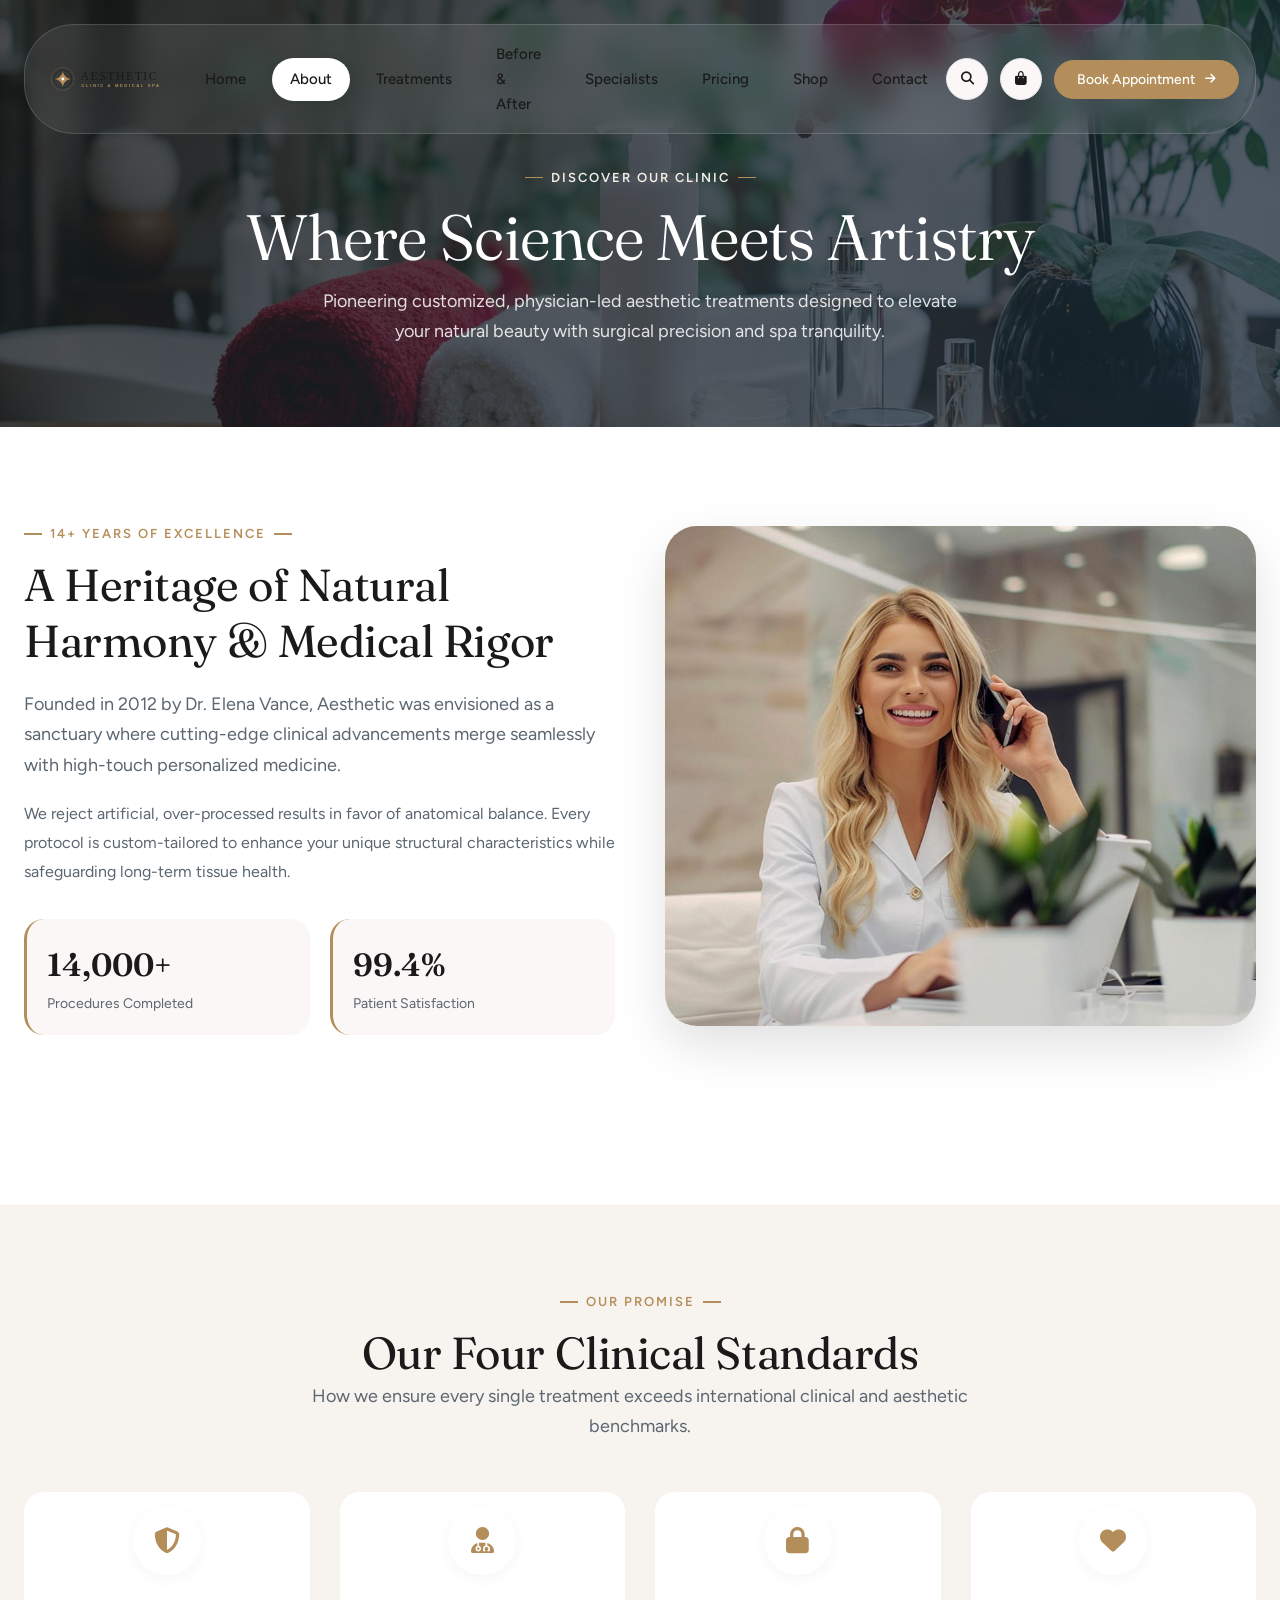
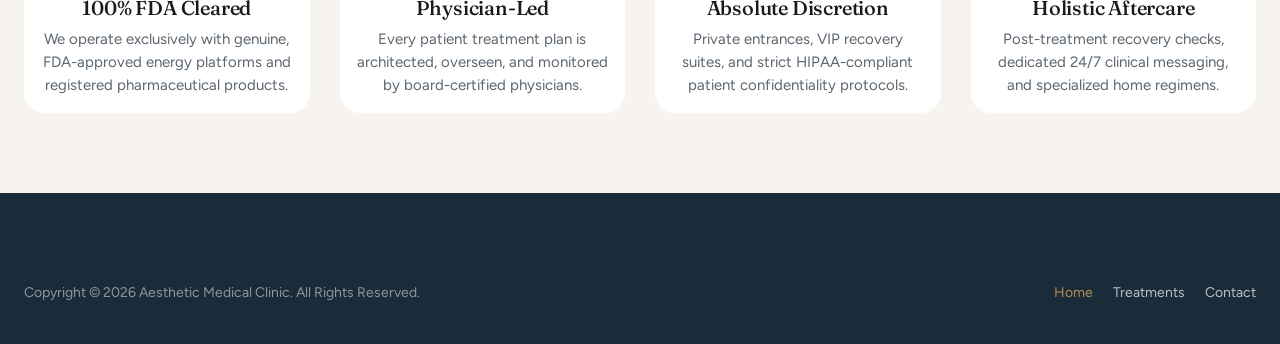
==== about-us.html @ ed8c3827 "Initial release: Aesthetic Medical & Cosmetic Clinic HTML5 Template" ====
<!DOCTYPE html>
<html lang="en">
<head>
  <meta charset="UTF-8">
  <meta name="viewport" content="width=device-width, initial-scale=1.0">
  <title>About Us — Aesthetic Medical &amp; Cosmetic Clinic</title>
  <meta name="description" content="Learn about Aesthetic Clinic, our clinical philosophy, state-of-the-art medical technology, and board-certified practitioners.">
  <link rel="icon" type="image/svg+xml" href="assets/images/favicon.svg">
  <link rel="stylesheet" href="https://cdnjs.cloudflare.com/ajax/libs/font-awesome/6.5.1/css/all.min.css">
  <link rel="stylesheet" href="assets/css/style.css">
</head>
<body>

  <!-- Header -->
  <header class="ae-header is-sticky">
    <div class="ae-container">
      <div class="ae-header-inner">
        <a href="index.html" class="ae-brand-logo">
          <img src="assets/images/logo.svg" alt="Aesthetic Clinic" class="ae-logo-img ae-logo-dark" style="display: block;">
        </a>

        <nav class="ae-nav" aria-label="Main Navigation">
          <ul class="ae-nav-list">
            <li class="ae-nav-item"><a href="index.html" class="ae-nav-link" style="color: var(--ae-secondary);">Home</a></li>
            <li class="ae-nav-item active"><a href="about-us.html" class="ae-nav-link" style="color: var(--ae-secondary);">About</a></li>
            <li class="ae-nav-item"><a href="treatments.html" class="ae-nav-link" style="color: var(--ae-secondary);">Treatments</a></li>
            <li class="ae-nav-item"><a href="before-after.html" class="ae-nav-link" style="color: var(--ae-secondary);">Before &amp; After</a></li>
            <li class="ae-nav-item"><a href="doctors.html" class="ae-nav-link" style="color: var(--ae-secondary);">Specialists</a></li>
            <li class="ae-nav-item"><a href="pricing.html" class="ae-nav-link" style="color: var(--ae-secondary);">Pricing</a></li>
            <li class="ae-nav-item"><a href="shop.html" class="ae-nav-link" style="color: var(--ae-secondary);">Shop</a></li>
            <li class="ae-nav-item"><a href="contact.html" class="ae-nav-link" style="color: var(--ae-secondary);">Contact</a></li>
          </ul>
        </nav>

        <div class="ae-header-actions">
          <button class="ae-action-btn ae-search-toggle-btn" title="Search Clinic" style="background: var(--ae-bg-light); border-color: var(--ae-border); color: var(--ae-secondary);">
            <i class="fas fa-search"></i>
          </button>
          <button class="ae-action-btn ae-cart-toggle-btn" title="Shopping Bag" style="background: var(--ae-bg-light); border-color: var(--ae-border); color: var(--ae-secondary);">
            <i class="fas fa-shopping-bag"></i>
            <span class="ae-badge-count" style="display: none;">0</span>
          </button>
          <button class="ae-btn ae-btn-primary ae-header-cta ae-open-booking-btn">
            Book Appointment <i class="fas fa-arrow-right" style="font-size: 0.75rem;"></i>
          </button>
          <button class="ae-menu-toggle" id="mobileMenuBtn" style="background: var(--ae-secondary); color: var(--ae-white);">
            <i class="fas fa-bars"></i>
          </button>
        </div>
      </div>
    </div>
  </header>

  <!-- Page Banner -->
  <section style="background: url('assets/images/page-banner.jpg') center/cover no-repeat; padding: 160px 0 80px; position: relative;">
    <div style="position: absolute; inset: 0; background: linear-gradient(135deg, rgba(20,22,21,0.75), rgba(26,44,57,0.7));"></div>
    <div class="ae-container" style="position: relative; z-index: 2; color: var(--ae-white); text-align: center;">
      <span class="ae-sub-title" style="color: #F5EFE6;">DISCOVER OUR CLINIC</span>
      <h1 class="ae-heading-xl" style="color: var(--ae-white); margin-bottom: 12px;">Where Science Meets Artistry</h1>
      <p class="ae-text-lead" style="color: rgba(255,255,255,0.85); max-width: 640px; margin: 0 auto;">Pioneering customized, physician-led aesthetic treatments designed to elevate your natural beauty with surgical precision and spa tranquility.</p>
    </div>
  </section>

  <!-- Brand Story & Pillars -->
  <section style="padding: 90px 0; background: var(--ae-white);">
    <div class="ae-container">
      <div style="display: grid; grid-template-columns: 1fr 1fr; gap: 50px; align-items: center; margin-bottom: 80px;">
        <div>
          <span class="ae-sub-title">14+ YEARS OF EXCELLENCE</span>
          <h2 class="ae-heading-lg" style="margin-bottom: 1.25rem;">A Heritage of Natural Harmony &amp; Medical Rigor</h2>
          <p class="ae-text-lead" style="margin-bottom: 1.25rem;">Founded in 2012 by Dr. Elena Vance, Aesthetic was envisioned as a sanctuary where cutting-edge clinical advancements merge seamlessly with high-touch personalized medicine.</p>
          <p style="color: var(--ae-text-muted); line-height: 1.8; margin-bottom: 2rem;">We reject artificial, over-processed results in favor of anatomical balance. Every protocol is custom-tailored to enhance your unique structural characteristics while safeguarding long-term tissue health.</p>
          <div style="display: grid; grid-template-columns: 1fr 1fr; gap: 20px;">
            <div style="padding: 20px; background: var(--ae-bg-light); border-radius: var(--ae-radius-md); border-left: 3px solid var(--ae-primary);">
              <div style="font-size: 2rem; font-family: var(--ae-font-heading); font-weight: 600; color: var(--ae-secondary);">14,000+</div>
              <div style="font-size: 0.875rem; color: var(--ae-text-muted);">Procedures Completed</div>
            </div>
            <div style="padding: 20px; background: var(--ae-bg-light); border-radius: var(--ae-radius-md); border-left: 3px solid var(--ae-primary);">
              <div style="font-size: 2rem; font-family: var(--ae-font-heading); font-weight: 600; color: var(--ae-secondary);">99.4%</div>
              <div style="font-size: 0.875rem; color: var(--ae-text-muted);">Patient Satisfaction</div>
            </div>
          </div>
        </div>
        <div>
          <img src="assets/images/clinic-interior.jpg" alt="Aesthetic Clinic Sanctuary" style="border-radius: var(--ae-radius-lg); box-shadow: var(--ae-shadow-lg); width: 100%; height: 500px; object-fit: cover;">
        </div>
      </div>
    </div>
  </section>

  <!-- Clinical Standards Grid -->
  <section style="padding: 80px 0; background: var(--ae-bg-cream);">
    <div class="ae-container">
      <div class="ae-section-header-centered">
        <span class="ae-sub-title">OUR PROMISE</span>
        <h2 class="ae-heading-lg">Our Four Clinical Standards</h2>
        <p class="ae-text-lead">How we ensure every single treatment exceeds international clinical and aesthetic benchmarks.</p>
      </div>

      <div class="ae-pillars-grid">
        <div class="ae-pillar-item" style="background: var(--ae-white);">
          <div class="ae-pillar-icon"><i class="fas fa-shield-alt"></i></div>
          <h3 class="ae-pillar-title">100% FDA Cleared</h3>
          <p class="ae-pillar-desc">We operate exclusively with genuine, FDA-approved energy platforms and registered pharmaceutical products.</p>
        </div>
        <div class="ae-pillar-item" style="background: var(--ae-white);">
          <div class="ae-pillar-icon"><i class="fas fa-user-md"></i></div>
          <h3 class="ae-pillar-title">Physician-Led</h3>
          <p class="ae-pillar-desc">Every patient treatment plan is architected, overseen, and monitored by board-certified physicians.</p>
        </div>
        <div class="ae-pillar-item" style="background: var(--ae-white);">
          <div class="ae-pillar-icon"><i class="fas fa-lock"></i></div>
          <h3 class="ae-pillar-title">Absolute Discretion</h3>
          <p class="ae-pillar-desc">Private entrances, VIP recovery suites, and strict HIPAA-compliant patient confidentiality protocols.</p>
        </div>
        <div class="ae-pillar-item" style="background: var(--ae-white);">
          <div class="ae-pillar-icon"><i class="fas fa-heart"></i></div>
          <h3 class="ae-pillar-title">Holistic Aftercare</h3>
          <p class="ae-pillar-desc">Post-treatment recovery checks, dedicated 24/7 clinical messaging, and specialized home regimens.</p>
        </div>
      </div>
    </div>
  </section>

  <!-- Footer -->
  <footer class="ae-footer" style="padding-top: 60px;">
    <div class="ae-container">
      <div class="ae-footer-bottom" style="border: none; padding-bottom: 40px;">
        <div>Copyright &copy; 2026 Aesthetic Medical Clinic. All Rights Reserved.</div>
        <div style="display: flex; gap: 20px;">
          <a href="index.html" style="color: var(--ae-primary);">Home</a>
          <a href="treatments.html" style="color: rgba(255,255,255,0.7);">Treatments</a>
          <a href="contact.html" style="color: rgba(255,255,255,0.7);">Contact</a>
        </div>
      </div>
    </div>
  </footer>

  <script src="assets/js/data.js"></script>
  <script src="assets/js/app.js"></script>
</body>
</html>
---- assets/css/style.css ----
/* ==========================================================================
   AESTHETIC - Medical & Cosmetic Clinic Template
   Modern Responsive CSS3 | Zero WordPress Footprint
   ========================================================================== */

@import url('https://fonts.googleapis.com/css2?family=Figtree:ital,wght@0,300..900;1,300..900&family=Fraunces:ital,opsz,wght@0,9..144,300..900;1,9..144,300..900&display=swap');

:root {
  --ae-primary: #B48E5A;
  --ae-primary-hover: #9E7944;
  --ae-primary-light: #F5EFE6;
  --ae-secondary: #1A1A1A;
  --ae-dark-slate: #1A2C39;
  --ae-accent-slate: #4C5C68;
  --ae-blush: #D9A7A0;
  --ae-blush-light: #FBE9E9;
  --ae-mint-light: #ECF5F4;
  --ae-bg-light: #FAF7F6;
  --ae-bg-cream: #F7F3EF;
  --ae-border: #E4E4ED;
  --ae-border-light: rgba(228, 228, 237, 0.6);
  --ae-text-main: #141615;
  --ae-text-muted: #5B6670;
  --ae-white: #FFFFFF;
  --ae-shadow-sm: 0 4px 12px rgba(0, 0, 0, 0.05);
  --ae-shadow-md: 0 10px 30px rgba(0, 0, 0, 0.08);
  --ae-shadow-lg: 0 20px 50px rgba(0, 0, 0, 0.12);
  --ae-radius-sm: 12px;
  --ae-radius-md: 20px;
  --ae-radius-lg: 32px;
  --ae-radius-pill: 50px;
  --ae-font-heading: 'Fraunces', Georgia, serif;
  --ae-font-body: 'Figtree', -apple-system, BlinkMacSystemFont, 'Segoe UI', Roboto, sans-serif;
  --ae-container-max: 1410px;
  --ae-transition: all 0.35s cubic-bezier(0.25, 1, 0.5, 1);
}

/* Base Reset */
*, *::before, *::after {
  box-sizing: border-box;
  margin: 0;
  padding: 0;
}

html {
  scroll-behavior: smooth;
  font-size: 16px;
  -webkit-font-smoothing: antialiased;
  -moz-osx-font-smoothing: grayscale;
}

body {
  font-family: var(--ae-font-body);
  font-size: 1rem;
  line-height: 1.65;
  color: var(--ae-text-main);
  background-color: var(--ae-white);
  overflow-x: hidden;
}

img, svg {
  display: block;
  max-width: 100%;
  height: auto;
}

a {
  color: inherit;
  text-decoration: none;
  transition: var(--ae-transition);
}

button {
  font-family: inherit;
  border: none;
  background: none;
  cursor: pointer;
  outline: none;
}

input, textarea, select {
  font-family: inherit;
  font-size: 1rem;
}

ul, ol {
  list-style: none;
}

/* Typography Helpers */
h1, h2, h3, h4, h5, h6 {
  font-family: var(--ae-font-heading);
  font-weight: 400;
  line-height: 1.25;
  color: var(--ae-secondary);
  letter-spacing: -0.01em;
}

.ae-heading-xl {
  font-size: clamp(2.5rem, 5vw, 4.25rem);
  font-weight: 350;
  line-height: 1.15;
}

.ae-heading-lg {
  font-size: clamp(2rem, 3.5vw, 3rem);
  font-weight: 400;
}

.ae-heading-md {
  font-size: clamp(1.5rem, 2.2vw, 2rem);
  font-weight: 400;
}

.ae-heading-sm {
  font-size: 1.25rem;
  font-weight: 500;
}

.ae-sub-title {
  display: inline-flex;
  align-items: center;
  gap: 8px;
  font-family: var(--ae-font-body);
  font-size: 0.8125rem;
  font-weight: 600;
  text-transform: uppercase;
  letter-spacing: 2px;
  color: var(--ae-primary);
  margin-bottom: 0.75rem;
}

.ae-sub-title::before, .ae-sub-title::after {
  content: "";
  display: inline-block;
  width: 18px;
  height: 1.5px;
  background-color: var(--ae-primary);
}

.ae-text-lead {
  font-size: 1.125rem;
  color: var(--ae-text-muted);
  line-height: 1.7;
}

/* Container */
.ae-container {
  width: 100%;
  max-width: var(--ae-container-max);
  margin-left: auto;
  margin-right: auto;
  padding-left: 1.5rem;
  padding-right: 1.5rem;
}

.ae-container-fluid {
  width: 100%;
  padding-left: 1.5rem;
  padding-right: 1.5rem;
}

/* Buttons */
.ae-btn {
  display: inline-flex;
  align-items: center;
  justify-content: center;
  gap: 10px;
  padding: 13px 28px;
  font-size: 0.9375rem;
  font-weight: 500;
  border-radius: var(--ae-radius-pill);
  transition: var(--ae-transition);
  cursor: pointer;
  white-space: nowrap;
}

.ae-btn-primary {
  background-color: var(--ae-primary);
  color: var(--ae-white);
  border: 1px solid var(--ae-primary);
}

.ae-btn-primary:hover {
  background-color: var(--ae-primary-hover);
  border-color: var(--ae-primary-hover);
  transform: translateY(-2px);
  box-shadow: 0 8px 20px rgba(180, 142, 90, 0.3);
}

.ae-btn-secondary {
  background-color: var(--ae-secondary);
  color: var(--ae-white);
  border: 1px solid var(--ae-secondary);
}

.ae-btn-secondary:hover {
  background-color: #2e2e2e;
  transform: translateY(-2px);
  box-shadow: 0 8px 20px rgba(26, 26, 26, 0.25);
}

.ae-btn-outline-white {
  background-color: transparent;
  color: var(--ae-white);
  border: 1.5px solid rgba(255, 255, 255, 0.6);
  backdrop-filter: blur(8px);
}

.ae-btn-outline-white:hover {
  background-color: var(--ae-white);
  color: var(--ae-secondary);
  border-color: var(--ae-white);
}

.ae-btn-outline-dark {
  background-color: transparent;
  color: var(--ae-secondary);
  border: 1.5px solid var(--ae-secondary);
}

.ae-btn-outline-dark:hover {
  background-color: var(--ae-secondary);
  color: var(--ae-white);
}

.ae-btn-link {
  background: transparent;
  padding: 0;
  border-radius: 0;
  color: var(--ae-secondary);
  font-weight: 500;
  border-bottom: 1.5px solid var(--ae-secondary);
  padding-bottom: 2px;
}

.ae-btn-link:hover {
  color: var(--ae-primary);
  border-color: var(--ae-primary);
  padding-right: 4px;
}

.ae-btn-icon {
  width: 44px;
  height: 44px;
  border-radius: 50%;
  display: inline-flex;
  align-items: center;
  justify-content: center;
  background-color: var(--ae-white);
  color: var(--ae-secondary);
  transition: var(--ae-transition);
}

.ae-btn-icon:hover {
  background-color: var(--ae-primary);
  color: var(--ae-white);
  transform: scale(1.08);
}

/* ==========================================================================
   Header & Navigation
   ========================================================================== */
.ae-header {
  position: absolute;
  top: 0;
  left: 0;
  width: 100%;
  z-index: 100;
  padding-top: 24px;
  transition: var(--ae-transition);
}

.ae-header.is-sticky {
  position: fixed;
  top: 0;
  padding-top: 12px;
  padding-bottom: 12px;
  background-color: rgba(255, 255, 255, 0.95);
  backdrop-filter: blur(16px);
  box-shadow: 0 4px 20px rgba(0, 0, 0, 0.06);
}

.ae-header-inner {
  display: flex;
  align-items: center;
  justify-content: space-between;
  padding: 8px 16px 8px 24px;
  background-color: rgba(255, 255, 255, 0.08);
  border: 1px solid rgba(255, 255, 255, 0.15);
  border-radius: var(--ae-radius-pill);
  backdrop-filter: blur(14px);
  -webkit-backdrop-filter: blur(14px);
  transition: var(--ae-transition);
}

.ae-header.is-sticky .ae-header-inner {
  background-color: transparent;
  border-color: transparent;
  padding: 0;
}

.ae-logo-img {
  height: 38px;
  width: auto;
  transition: var(--ae-transition);
}

.ae-header .ae-logo-dark {
  display: none;
}

.ae-header .ae-logo-light {
  display: block;
}

.ae-header.is-sticky .ae-logo-dark {
  display: block;
}

.ae-header.is-sticky .ae-logo-light {
  display: none;
}

/* Desktop Navigation */
.ae-nav-list {
  display: flex;
  align-items: center;
  gap: 8px;
}

.ae-nav-item {
  position: relative;
}

.ae-nav-link {
  display: inline-flex;
  align-items: center;
  gap: 6px;
  padding: 9px 18px;
  font-size: 0.9375rem;
  font-weight: 500;
  color: var(--ae-white);
  border-radius: var(--ae-radius-pill);
  transition: var(--ae-transition);
}

.ae-header.is-sticky .ae-nav-link {
  color: var(--ae-secondary);
}

.ae-nav-item:hover > .ae-nav-link,
.ae-nav-item.active > .ae-nav-link {
  color: var(--ae-secondary) !important;
  background-color: var(--ae-white);
  box-shadow: 0 4px 12px rgba(0, 0, 0, 0.08);
}

.ae-header.is-sticky .ae-nav-item:hover > .ae-nav-link,
.ae-header.is-sticky .ae-nav-item.active > .ae-nav-link {
  color: var(--ae-white) !important;
  background-color: var(--ae-secondary);
}

/* Dropdown Menu */
.ae-dropdown {
  position: absolute;
  top: calc(100% + 12px);
  left: 0;
  min-width: 220px;
  background-color: var(--ae-white);
  border-radius: var(--ae-radius-md);
  padding: 10px 0;
  box-shadow: var(--ae-shadow-lg);
  border: 1px solid var(--ae-border);
  opacity: 0;
  visibility: hidden;
  transform: translateY(12px);
  transition: var(--ae-transition);
  pointer-events: none;
  z-index: 110;
}

.ae-dropdown::before {
  content: "";
  position: absolute;
  top: -12px;
  left: 0;
  width: 100%;
  height: 12px;
}

.ae-nav-item:hover > .ae-dropdown {
  opacity: 1;
  visibility: visible;
  transform: translateY(0);
  pointer-events: auto;
}

.ae-dropdown-link {
  display: flex;
  align-items: center;
  justify-content: space-between;
  padding: 10px 22px;
  font-size: 0.9rem;
  color: var(--ae-secondary);
  transition: var(--ae-transition);
}

.ae-dropdown-link:hover {
  background-color: var(--ae-bg-light);
  color: var(--ae-primary);
  padding-left: 26px;
}

/* Header Utilities */
.ae-header-actions {
  display: flex;
  align-items: center;
  gap: 12px;
}

.ae-action-btn {
  width: 42px;
  height: 42px;
  border-radius: 50%;
  background-color: rgba(255, 255, 255, 0.15);
  border: 1px solid rgba(255, 255, 255, 0.2);
  color: var(--ae-white);
  display: inline-flex;
  align-items: center;
  justify-content: center;
  position: relative;
  transition: var(--ae-transition);
}

.ae-header.is-sticky .ae-action-btn {
  background-color: var(--ae-bg-light);
  border-color: var(--ae-border);
  color: var(--ae-secondary);
}

.ae-action-btn:hover {
  background-color: var(--ae-white);
  color: var(--ae-secondary);
  transform: scale(1.05);
}

.ae-badge-count {
  position: absolute;
  top: -4px;
  right: -4px;
  width: 18px;
  height: 18px;
  border-radius: 50%;
  background-color: var(--ae-primary);
  color: var(--ae-white);
  font-size: 0.6875rem;
  font-weight: 700;
  display: flex;
  align-items: center;
  justify-content: center;
}

.ae-header-cta {
  padding: 10px 22px;
  font-size: 0.875rem;
}

.ae-menu-toggle {
  display: none;
  width: 42px;
  height: 42px;
  border-radius: 50%;
  background-color: rgba(255, 255, 255, 0.2);
  color: var(--ae-white);
  font-size: 1.25rem;
}

.ae-header.is-sticky .ae-menu-toggle {
  background-color: var(--ae-secondary);
  color: var(--ae-white);
}

/* ==========================================================================
   Hero Slider Section
   ========================================================================== */
.ae-hero-section {
  position: relative;
  min-height: 860px;
  border-radius: 0 0 var(--ae-radius-lg) var(--ae-radius-lg);
  overflow: hidden;
  background-color: var(--ae-secondary);
}

.ae-hero-slider {
  position: relative;
  width: 100%;
  height: 100%;
  min-height: 860px;
}

.ae-hero-slide {
  position: absolute;
  top: 0;
  left: 0;
  width: 100%;
  height: 100%;
  background-size: cover;
  background-position: center center;
  opacity: 0;
  visibility: hidden;
  transition: opacity 0.8s ease, transform 1.2s ease;
  transform: scale(1.05);
  display: flex;
  align-items: center;
  z-index: 1;
}

.ae-hero-slide.is-active {
  opacity: 1;
  visibility: visible;
  transform: scale(1);
  z-index: 2;
}

.ae-hero-overlay {
  position: absolute;
  top: 0;
  left: 0;
  width: 100%;
  height: 100%;
  background: linear-gradient(135deg, rgba(20, 22, 21, 0.65) 0%, rgba(26, 44, 57, 0.45) 50%, rgba(0, 0, 0, 0.6) 100%);
  z-index: 1;
}

.ae-hero-content {
  position: relative;
  z-index: 3;
  max-width: 740px;
  color: var(--ae-white);
  padding-top: 80px;
}

.ae-hero-badge {
  display: inline-flex;
  align-items: center;
  gap: 10px;
  padding: 6px 18px;
  background-color: rgba(255, 255, 255, 0.15);
  border: 1px solid rgba(255, 255, 255, 0.25);
  border-radius: var(--ae-radius-pill);
  font-size: 0.8125rem;
  letter-spacing: 2px;
  font-weight: 600;
  color: #F5EFE6;
  backdrop-filter: blur(8px);
  margin-bottom: 1.5rem;
}

.ae-hero-title {
  color: var(--ae-white);
  margin-bottom: 1.25rem;
}

.ae-hero-desc {
  font-size: 1.25rem;
  color: rgba(255, 255, 255, 0.85);
  line-height: 1.6;
  margin-bottom: 2.25rem;
  max-width: 620px;
}

.ae-hero-actions {
  display: flex;
  align-items: center;
  gap: 16px;
  flex-wrap: wrap;
}

/* Hero Controls */
.ae-hero-controls {
  position: absolute;
  bottom: 40px;
  right: 60px;
  z-index: 10;
  display: flex;
  align-items: center;
  gap: 12px;
}

.ae-hero-bullet-group {
  display: flex;
  align-items: center;
  gap: 8px;
}

.ae-hero-bullet {
  width: 12px;
  height: 12px;
  border-radius: 50%;
  background-color: rgba(255, 255, 255, 0.4);
  transition: var(--ae-transition);
  cursor: pointer;
}

.ae-hero-bullet.is-active {
  width: 32px;
  border-radius: var(--ae-radius-pill);
  background-color: var(--ae-white);
}

.ae-slider-btn {
  width: 48px;
  height: 48px;
  border-radius: 50%;
  background-color: rgba(255, 255, 255, 0.15);
  border: 1px solid rgba(255, 255, 255, 0.25);
  color: var(--ae-white);
  display: inline-flex;
  align-items: center;
  justify-content: center;
  backdrop-filter: blur(8px);
  transition: var(--ae-transition);
}

.ae-slider-btn:hover {
  background-color: var(--ae-white);
  color: var(--ae-secondary);
}

/* ==========================================================================
   4 Core Pillars Bar
   ========================================================================== */
.ae-pillars-section {
  position: relative;
  z-index: 10;
  margin-top: -60px;
  padding-bottom: 30px;
}

.ae-pillars-card {
  background-color: var(--ae-bg-cream);
  border-radius: var(--ae-radius-lg);
  padding: 30px 40px;
  box-shadow: var(--ae-shadow-md);
  border: 1px solid var(--ae-border);
}

.ae-pillars-grid {
  display: grid;
  grid-template-columns: repeat(4, 1fr);
  gap: 30px;
}

.ae-pillar-item {
  display: flex;
  flex-direction: column;
  align-items: center;
  text-align: center;
  padding: 15px;
  transition: var(--ae-transition);
  border-radius: var(--ae-radius-md);
}

.ae-pillar-item:hover {
  background-color: var(--ae-white);
  box-shadow: var(--ae-shadow-sm);
  transform: translateY(-4px);
}

.ae-pillar-icon {
  width: 68px;
  height: 68px;
  border-radius: 50%;
  background-color: var(--ae-white);
  color: var(--ae-primary);
  display: flex;
  align-items: center;
  justify-content: center;
  font-size: 1.625rem;
  margin-bottom: 1.25rem;
  box-shadow: 0 4px 15px rgba(0, 0, 0, 0.04);
  transition: var(--ae-transition);
}

.ae-pillar-item:hover .ae-pillar-icon {
  background-color: var(--ae-secondary);
  color: var(--ae-white);
}

.ae-pillar-title {
  font-size: 1.25rem;
  font-weight: 500;
  margin-bottom: 0.5rem;
}

.ae-pillar-desc {
  font-size: 0.9375rem;
  color: var(--ae-text-muted);
  line-height: 1.55;
}

/* ==========================================================================
   Philosophy & Brand Story
   ========================================================================== */
.ae-philosophy-section {
  padding: 100px 0 80px;
  background-color: var(--ae-white);
}

.ae-philosophy-card {
  background-color: var(--ae-mint-light);
  border-radius: var(--ae-radius-lg);
  padding: 60px;
  position: relative;
  overflow: hidden;
}

.ae-philosophy-layout {
  display: grid;
  grid-template-columns: 1fr 1.15fr 1fr;
  gap: 40px;
  align-items: center;
}

.ae-photo-col-left, .ae-photo-col-right {
  display: flex;
  flex-direction: column;
  gap: 30px;
}

.ae-philo-img {
  width: 100%;
  border-radius: var(--ae-radius-md);
  object-fit: cover;
  box-shadow: var(--ae-shadow-sm);
  transition: var(--ae-transition);
}

.ae-philo-img:hover {
  transform: scale(1.03);
}

.ae-philo-img-sm {
  height: 200px;
}

.ae-philo-img-lg {
  height: 280px;
}

.ae-philosophy-center {
  text-align: center;
  padding: 20px;
  position: relative;
}

/* Rotating Stamp Badge */
.ae-stamp-badge {
  position: relative;
  width: 170px;
  height: 170px;
  margin: 0 auto 30px;
  display: flex;
  align-items: center;
  justify-content: center;
}

.ae-stamp-circle-svg {
  position: absolute;
  top: 0;
  left: 0;
  width: 100%;
  height: 100%;
  animation: aeSpin 14s linear infinite;
}

.ae-stamp-inner {
  position: relative;
  z-index: 2;
  text-align: center;
}

.ae-stamp-number {
  font-family: var(--ae-font-heading);
  font-size: 2.5rem;
  font-weight: 600;
  color: var(--ae-secondary);
  line-height: 1;
}

.ae-stamp-label {
  font-size: 0.6875rem;
  font-weight: 700;
  letter-spacing: 1.5px;
  text-transform: uppercase;
  color: var(--ae-primary);
}

@keyframes aeSpin {
  from { transform: rotate(0deg); }
  to { transform: rotate(360deg); }
}

.ae-philosophy-quote {
  font-family: var(--ae-font-heading);
  font-size: 1.5rem;
  font-weight: 400;
  font-style: italic;
  color: var(--ae-secondary);
  margin-bottom: 1.5rem;
  line-height: 1.4;
}

.ae-philosophy-text {
  font-size: 1rem;
  color: var(--ae-text-muted);
  line-height: 1.7;
  margin-bottom: 2rem;
}

/* ==========================================================================
   Interactive Body Silhouette Section
   ========================================================================== */
.ae-silhouette-section {
  padding: 80px 0;
  background-color: var(--ae-white);
}

.ae-silhouette-container {
  display: grid;
  grid-template-columns: 1fr 1fr;
  gap: 30px;
  align-items: stretch;
}

.ae-silhouette-info-card {
  background-color: var(--ae-bg-cream);
  border-radius: var(--ae-radius-lg);
  padding: 70px 60px;
  display: flex;
  flex-direction: column;
  justify-content: center;
}

.ae-silhouette-card-content {
  max-width: 480px;
}

.ae-hotspots-interactive-panel {
  margin-top: 35px;
  display: flex;
  flex-direction: column;
  gap: 15px;
}

.ae-hotspot-pill-btn {
  display: flex;
  align-items: center;
  justify-content: space-between;
  padding: 16px 24px;
  background-color: var(--ae-white);
  border: 1px solid var(--ae-border);
  border-radius: var(--ae-radius-md);
  transition: var(--ae-transition);
  cursor: pointer;
  text-align: left;
}

.ae-hotspot-pill-btn.is-active,
.ae-hotspot-pill-btn:hover {
  border-color: var(--ae-primary);
  background-color: var(--ae-primary-light);
  transform: translateX(6px);
}

.ae-hotspot-btn-title {
  font-size: 1.0625rem;
  font-weight: 500;
  color: var(--ae-secondary);
}

.ae-hotspot-btn-meta {
  font-size: 0.8125rem;
  color: var(--ae-primary);
  font-weight: 600;
}

/* Visual Image & Hotspot Pin Canvas */
.ae-silhouette-visual {
  position: relative;
  border-radius: var(--ae-radius-lg);
  overflow: hidden;
  box-shadow: var(--ae-shadow-md);
  min-height: 700px;
}

.ae-silhouette-visual img {
  width: 100%;
  height: 100%;
  object-fit: cover;
  object-position: center top;
}

.ae-hotspot-pin {
  position: absolute;
  width: 32px;
  height: 32px;
  border-radius: 50%;
  background-color: var(--ae-primary);
  color: var(--ae-white);
  display: flex;
  align-items: center;
  justify-content: center;
  font-size: 0.875rem;
  cursor: pointer;
  transition: var(--ae-transition);
  z-index: 5;
}

.ae-hotspot-pin::before {
  content: "";
  position: absolute;
  width: 100%;
  height: 100%;
  border-radius: 50%;
  background-color: var(--ae-primary);
  animation: aePulse 2s infinite ease-out;
  z-index: -1;
}

@keyframes aePulse {
  0% { transform: scale(1); opacity: 0.8; }
  100% { transform: scale(2.4); opacity: 0; }
}

.ae-hotspot-pin:hover,
.ae-hotspot-pin.is-active {
  background-color: var(--ae-secondary);
  transform: scale(1.2);
}

/* Hotspot Floating Tooltip */
.ae-hotspot-card-float {
  position: absolute;
  min-width: 280px;
  max-width: 320px;
  background-color: var(--ae-white);
  border-radius: var(--ae-radius-md);
  padding: 20px;
  box-shadow: var(--ae-shadow-lg);
  border: 1px solid var(--ae-border);
  z-index: 10;
  transition: var(--ae-transition);
  opacity: 0;
  visibility: hidden;
  pointer-events: none;
}

.ae-hotspot-card-float.is-visible {
  opacity: 1;
  visibility: visible;
  pointer-events: auto;
}

/* ==========================================================================
   Before & After Draggable Comparison Showcase
   ========================================================================== */
.ae-before-after-section {
  padding: 90px 0;
  background-color: var(--ae-bg-light);
}

.ae-section-header {
  display: flex;
  align-items: flex-end;
  justify-content: space-between;
  margin-bottom: 50px;
  gap: 30px;
}

.ae-section-header-centered {
  text-align: center;
  max-width: 680px;
  margin: 0 auto 50px;
}

.ae-ba-tabs {
  display: flex;
  align-items: center;
  gap: 10px;
  flex-wrap: wrap;
}

.ae-ba-tab-btn {
  padding: 10px 22px;
  border-radius: var(--ae-radius-pill);
  background-color: var(--ae-white);
  border: 1px solid var(--ae-border);
  color: var(--ae-secondary);
  font-size: 0.875rem;
  font-weight: 500;
  transition: var(--ae-transition);
}

.ae-ba-tab-btn.is-active,
.ae-ba-tab-btn:hover {
  background-color: var(--ae-secondary);
  color: var(--ae-white);
  border-color: var(--ae-secondary);
}

/* Interactive Comparison Box */
.ae-comparison-slider-wrapper {
  position: relative;
  width: 100%;
  height: 580px;
  border-radius: var(--ae-radius-lg);
  overflow: hidden;
  box-shadow: var(--ae-shadow-md);
  user-select: none;
  background-color: var(--ae-secondary);
}

.ae-comparison-image {
  position: absolute;
  top: 0;
  left: 0;
  width: 100%;
  height: 100%;
  object-fit: cover;
  pointer-events: none;
}

.ae-comparison-before-container {
  position: absolute;
  top: 0;
  left: 0;
  width: 50%;
  height: 100%;
  overflow: hidden;
  z-index: 2;
  transition: width 0.05s ease-out;
}

.ae-comparison-before-container .ae-comparison-image {
  width: 100%;
  min-width: 100%;
  max-width: none;
}

.ae-comparison-badge {
  position: absolute;
  top: 24px;
  padding: 6px 16px;
  background-color: rgba(26, 26, 26, 0.7);
  color: var(--ae-white);
  font-size: 0.75rem;
  font-weight: 600;
  letter-spacing: 1.5px;
  text-transform: uppercase;
  border-radius: var(--ae-radius-pill);
  backdrop-filter: blur(8px);
  z-index: 4;
}

.ae-comparison-badge.before { left: 24px; }
.ae-comparison-badge.after { right: 24px; }

/* Draggable Handle */
.ae-comparison-handle {
  position: absolute;
  top: 0;
  bottom: 0;
  left: 50%;
  width: 3px;
  background-color: var(--ae-white);
  cursor: ew-resize;
  z-index: 5;
  transform: translateX(-50%);
  box-shadow: 0 0 12px rgba(0, 0, 0, 0.4);
}

.ae-handle-circle {
  position: absolute;
  top: 50%;
  left: 50%;
  width: 48px;
  height: 48px;
  border-radius: 50%;
  background-color: var(--ae-white);
  color: var(--ae-secondary);
  transform: translate(-50%, -50%);
  display: flex;
  align-items: center;
  justify-content: center;
  font-size: 1rem;
  box-shadow: 0 4px 15px rgba(0, 0, 0, 0.25);
  transition: var(--ae-transition);
}

.ae-comparison-slider-wrapper:hover .ae-handle-circle {
  background-color: var(--ae-primary);
  color: var(--ae-white);
  transform: translate(-50%, -50%) scale(1.1);
}

.ae-comparison-info {
  margin-top: 24px;
  display: flex;
  align-items: center;
  justify-content: space-between;
  padding: 0 10px;
}

.ae-comparison-title {
  font-size: 1.375rem;
  margin-bottom: 4px;
}

.ae-comparison-meta {
  font-size: 0.9375rem;
  color: var(--ae-text-muted);
}

/* ==========================================================================
   Treatments & Services Showcase
   ========================================================================== */
.ae-treatments-section {
  padding: 100px 0;
  background-color: var(--ae-white);
}

.ae-treatment-cards-grid {
  display: grid;
  grid-template-columns: repeat(3, 1fr);
  gap: 30px;
}

.ae-treatment-card {
  background-color: var(--ae-white);
  border-radius: var(--ae-radius-md);
  overflow: hidden;
  border: 1px solid var(--ae-border);
  transition: var(--ae-transition);
  display: flex;
  flex-direction: column;
}

.ae-treatment-card:hover {
  transform: translateY(-8px);
  box-shadow: var(--ae-shadow-md);
  border-color: var(--ae-primary);
}

.ae-treatment-img-wrap {
  position: relative;
  height: 260px;
  overflow: hidden;
}

.ae-treatment-img {
  width: 100%;
  height: 100%;
  object-fit: cover;
  transition: transform 0.6s ease;
}

.ae-treatment-card:hover .ae-treatment-img {
  transform: scale(1.08);
}

.ae-treatment-price-badge {
  position: absolute;
  top: 16px;
  right: 16px;
  background-color: var(--ae-secondary);
  color: var(--ae-white);
  padding: 6px 14px;
  border-radius: var(--ae-radius-pill);
  font-size: 0.8125rem;
  font-weight: 600;
}

.ae-treatment-body {
  padding: 28px;
  display: flex;
  flex-direction: column;
  flex-grow: 1;
}

.ae-treatment-category {
  font-size: 0.75rem;
  font-weight: 700;
  letter-spacing: 1.5px;
  text-transform: uppercase;
  color: var(--ae-primary);
  margin-bottom: 8px;
}

.ae-treatment-title {
  font-size: 1.25rem;
  margin-bottom: 12px;
}

.ae-treatment-summary {
  font-size: 0.9375rem;
  color: var(--ae-text-muted);
  line-height: 1.6;
  margin-bottom: 20px;
  flex-grow: 1;
}

.ae-treatment-footer {
  display: flex;
  align-items: center;
  justify-content: space-between;
  padding-top: 16px;
  border-top: 1px solid var(--ae-border-light);
}

.ae-treatment-duration {
  font-size: 0.8125rem;
  color: var(--ae-text-muted);
  display: flex;
  align-items: center;
  gap: 6px;
}

/* ==========================================================================
   Clinical Skincare Essentials (Shop)
   ========================================================================== */
.ae-products-section {
  padding: 90px 0;
  background-color: var(--ae-bg-light);
}

.ae-product-grid {
  display: grid;
  grid-template-columns: repeat(4, 1fr);
  gap: 25px;
}

.ae-product-card {
  background-color: var(--ae-white);
  border-radius: var(--ae-radius-md);
  padding: 20px;
  position: relative;
  border: 1px solid var(--ae-border);
  transition: var(--ae-transition);
}

.ae-product-card:hover {
  transform: translateY(-6px);
  box-shadow: var(--ae-shadow-md);
  border-color: var(--ae-primary);
}

.ae-product-discount {
  position: absolute;
  top: 20px;
  left: 20px;
  padding: 4px 10px;
  border-radius: var(--ae-radius-pill);
  background-color: var(--ae-primary);
  color: var(--ae-white);
  font-size: 0.75rem;
  font-weight: 700;
  z-index: 2;
}

.ae-product-img-box {
  position: relative;
  height: 240px;
  border-radius: var(--ae-radius-sm);
  overflow: hidden;
  background-color: var(--ae-bg-cream);
  margin-bottom: 18px;
}

.ae-product-img-box img {
  width: 100%;
  height: 100%;
  object-fit: cover;
  transition: transform 0.5s ease;
}

.ae-product-card:hover .ae-product-img-box img {
  transform: scale(1.06);
}

.ae-product-quick-actions {
  position: absolute;
  bottom: -50px;
  left: 0;
  width: 100%;
  display: flex;
  align-items: center;
  justify-content: center;
  gap: 8px;
  padding: 10px;
  background: rgba(255, 255, 255, 0.9);
  backdrop-filter: blur(8px);
  transition: var(--ae-transition);
}

.ae-product-card:hover .ae-product-quick-actions {
  bottom: 0;
}

.ae-product-action-btn {
  width: 38px;
  height: 38px;
  border-radius: 50%;
  background-color: var(--ae-white);
  color: var(--ae-secondary);
  border: 1px solid var(--ae-border);
  display: flex;
  align-items: center;
  justify-content: center;
  font-size: 0.875rem;
  transition: var(--ae-transition);
}

.ae-product-action-btn:hover {
  background-color: var(--ae-primary);
  color: var(--ae-white);
  border-color: var(--ae-primary);
}

.ae-product-category {
  font-size: 0.75rem;
  color: var(--ae-text-muted);
  text-transform: uppercase;
  letter-spacing: 1px;
  margin-bottom: 4px;
}

.ae-product-title {
  font-size: 1.0625rem;
  font-weight: 500;
  margin-bottom: 8px;
}

.ae-product-rating {
  display: flex;
  align-items: center;
  gap: 4px;
  font-size: 0.8125rem;
  color: #E5A50A;
  margin-bottom: 10px;
}

.ae-product-price-box {
  display: flex;
  align-items: center;
  gap: 8px;
}

.ae-product-price {
  font-size: 1.125rem;
  font-weight: 600;
  color: var(--ae-secondary);
}

.ae-product-original-price {
  font-size: 0.9375rem;
  color: var(--ae-text-muted);
  text-decoration: line-through;
}

/* ==========================================================================
   Testimonials Section
   ========================================================================== */
.ae-testimonials-section {
  padding: 100px 0;
  background-color: var(--ae-white);
}

.ae-testimonials-slider-wrap {
  max-width: 960px;
  margin: 0 auto;
  position: relative;
}

.ae-testimonial-card {
  text-align: center;
  padding: 40px;
}

.ae-testimonial-stars {
  color: #E5A50A;
  font-size: 1.125rem;
  margin-bottom: 24px;
  display: flex;
  justify-content: center;
  gap: 4px;
}

.ae-testimonial-quote {
  font-family: var(--ae-font-heading);
  font-size: clamp(1.25rem, 2.5vw, 1.875rem);
  font-weight: 350;
  font-style: italic;
  line-height: 1.45;
  color: var(--ae-secondary);
  margin-bottom: 30px;
}

.ae-testimonial-author {
  display: flex;
  align-items: center;
  justify-content: center;
  gap: 16px;
}

.ae-testimonial-avatar {
  width: 64px;
  height: 64px;
  border-radius: 50%;
  object-fit: cover;
  border: 2px solid var(--ae-primary);
}

.ae-testimonial-name {
  font-size: 1.125rem;
  font-weight: 600;
  color: var(--ae-secondary);
}

.ae-testimonial-role {
  font-size: 0.875rem;
  color: var(--ae-text-muted);
}

/* ==========================================================================
   Trusted Brand Partners Marquee
   ========================================================================== */
.ae-brands-section {
  padding: 40px 0 60px;
  border-top: 1px solid var(--ae-border-light);
  border-bottom: 1px solid var(--ae-border-light);
  overflow: hidden;
}

.ae-brands-track {
  display: flex;
  align-items: center;
  gap: 60px;
  width: max-content;
  animation: aeMarquee 26s linear infinite;
}

.ae-brands-track:hover {
  animation-play-state: paused;
}

.ae-brand-item img {
  height: 48px;
  width: auto;
  filter: grayscale(100%);
  opacity: 0.55;
  transition: var(--ae-transition);
}

.ae-brand-item:hover img {
  filter: grayscale(0%);
  opacity: 1;
}

@keyframes aeMarquee {
  from { transform: translateX(0); }
  to { transform: translateX(-50%); }
}

/* ==========================================================================
   Clinic Visit & Interactive Booking
   ========================================================================== */
.ae-booking-section {
  padding: 100px 0;
  background-color: var(--ae-white);
}

.ae-booking-card {
  background-color: var(--ae-accent-slate);
  border-radius: var(--ae-radius-lg);
  overflow: hidden;
  display: grid;
  grid-template-columns: 1fr 1.15fr;
  box-shadow: var(--ae-shadow-lg);
  color: var(--ae-white);
}

.ae-booking-visual {
  position: relative;
  min-height: 600px;
}

.ae-booking-visual img {
  width: 100%;
  height: 100%;
  object-fit: cover;
}

.ae-clinic-quick-info {
  position: absolute;
  bottom: 30px;
  left: 30px;
  right: 30px;
  padding: 25px;
  background: rgba(26, 44, 57, 0.85);
  backdrop-filter: blur(16px);
  border-radius: var(--ae-radius-md);
  border: 1px solid rgba(255, 255, 255, 0.15);
}

.ae-quick-info-row {
  display: flex;
  align-items: center;
  gap: 16px;
  margin-bottom: 16px;
}

.ae-quick-info-row:last-child {
  margin-bottom: 0;
}

.ae-quick-icon {
  width: 44px;
  height: 44px;
  border-radius: 50%;
  background-color: var(--ae-primary);
  display: flex;
  align-items: center;
  justify-content: center;
  color: var(--ae-white);
}

.ae-quick-text h5 {
  color: var(--ae-white);
  font-size: 1.0625rem;
  margin-bottom: 2px;
}

.ae-quick-text p {
  font-size: 0.875rem;
  color: rgba(255, 255, 255, 0.75);
}

/* Booking Form */
.ae-booking-form-wrap {
  padding: 70px 60px;
  background-color: var(--ae-accent-slate);
}

.ae-booking-form-wrap .ae-sub-title {
  color: #F5EFE6;
}

.ae-booking-form-wrap .ae-sub-title::before,
.ae-booking-form-wrap .ae-sub-title::after {
  background-color: #F5EFE6;
}

.ae-booking-form-wrap h2 {
  color: var(--ae-white);
  margin-bottom: 10px;
}

.ae-booking-form-wrap .ae-text-lead {
  color: rgba(255, 255, 255, 0.8);
  margin-bottom: 35px;
}

.ae-form-grid {
  display: grid;
  grid-template-columns: 1fr 1fr;
  gap: 18px;
  margin-bottom: 20px;
}

.ae-form-group {
  display: flex;
  flex-direction: column;
  gap: 6px;
}

.ae-form-group.full-width {
  grid-column: 1 / -1;
}

.ae-form-label {
  font-size: 0.875rem;
  color: rgba(255, 255, 255, 0.85);
  font-weight: 500;
}

.ae-input {
  width: 100%;
  padding: 14px 20px;
  border-radius: var(--ae-radius-pill);
  border: 1px solid rgba(255, 255, 255, 0.2);
  background-color: rgba(255, 255, 255, 0.1);
  color: var(--ae-white);
  outline: none;
  transition: var(--ae-transition);
}

.ae-input::placeholder {
  color: rgba(255, 255, 255, 0.5);
}

.ae-input:focus {
  background-color: rgba(255, 255, 255, 0.18);
  border-color: var(--ae-white);
}

textarea.ae-input {
  border-radius: var(--ae-radius-md);
  min-height: 110px;
  resize: vertical;
}

/* ==========================================================================
   Frequently Asked Questions (Accordion)
   ========================================================================== */
.ae-faqs-section {
  padding: 90px 0;
  background-color: var(--ae-white);
}

.ae-faq-layout {
  display: grid;
  grid-template-columns: 1fr 1.6fr;
  gap: 60px;
}

.ae-accordion {
  display: flex;
  flex-direction: column;
  gap: 14px;
}

.ae-accordion-item {
  border: 1px solid var(--ae-border);
  border-radius: var(--ae-radius-md);
  overflow: hidden;
  transition: var(--ae-transition);
}

.ae-accordion-item.is-open {
  border-color: var(--ae-secondary);
  box-shadow: var(--ae-shadow-sm);
}

.ae-accordion-header {
  width: 100%;
  display: flex;
  align-items: center;
  justify-content: space-between;
  padding: 20px 24px;
  text-align: left;
  background: transparent;
  font-size: 1.125rem;
  font-weight: 500;
  color: var(--ae-secondary);
  cursor: pointer;
  transition: var(--ae-transition);
}

.ae-accordion-header:hover {
  color: var(--ae-primary);
}

.ae-accordion-icon {
  width: 32px;
  height: 32px;
  border-radius: 50%;
  background-color: var(--ae-bg-light);
  display: flex;
  align-items: center;
  justify-content: center;
  font-size: 0.875rem;
  transition: var(--ae-transition);
}

.ae-accordion-item.is-open .ae-accordion-icon {
  transform: rotate(45deg);
  background-color: var(--ae-secondary);
  color: var(--ae-white);
}

.ae-accordion-content {
  max-height: 0;
  overflow: hidden;
  transition: max-height 0.4s ease-out, padding 0.3s ease;
  padding: 0 24px;
  color: var(--ae-text-muted);
  font-size: 0.9375rem;
  line-height: 1.7;
}

.ae-accordion-item.is-open .ae-accordion-content {
  padding-bottom: 24px;
}

/* ==========================================================================
   Beauty Journal & Clinical Insights
   ========================================================================== */
.ae-blog-section {
  padding: 90px 0;
  background-color: var(--ae-bg-light);
}

.ae-blog-grid {
  display: grid;
  grid-template-columns: repeat(3, 1fr);
  gap: 30px;
}

.ae-blog-card {
  position: relative;
  height: 420px;
  border-radius: var(--ae-radius-md);
  overflow: hidden;
  box-shadow: var(--ae-shadow-sm);
  display: flex;
  flex-direction: column;
  justify-content: flex-end;
  padding: 30px;
  transition: var(--ae-transition);
}

.ae-blog-card img {
  position: absolute;
  top: 0;
  left: 0;
  width: 100%;
  height: 100%;
  object-fit: cover;
  transition: transform 0.6s ease;
  z-index: 1;
}

.ae-blog-card::after {
  content: "";
  position: absolute;
  top: 0;
  left: 0;
  width: 100%;
  height: 100%;
  background: linear-gradient(to top, rgba(20, 22, 21, 0.9) 0%, rgba(20, 22, 21, 0.3) 60%, transparent 100%);
  z-index: 2;
  transition: var(--ae-transition);
}

.ae-blog-card:hover img {
  transform: scale(1.08);
}

.ae-blog-card:hover::after {
  background: linear-gradient(to top, rgba(20, 22, 21, 0.95) 0%, rgba(20, 22, 21, 0.45) 70%, transparent 100%);
}

.ae-blog-content {
  position: relative;
  z-index: 3;
  color: var(--ae-white);
}

.ae-blog-category {
  display: inline-block;
  padding: 4px 12px;
  background-color: var(--ae-primary);
  border-radius: var(--ae-radius-pill);
  font-size: 0.6875rem;
  font-weight: 700;
  letter-spacing: 1.5px;
  text-transform: uppercase;
  margin-bottom: 12px;
}

.ae-blog-title {
  color: var(--ae-white);
  font-size: 1.375rem;
  line-height: 1.35;
  margin-bottom: 12px;
}

.ae-blog-meta {
  font-size: 0.8125rem;
  color: rgba(255, 255, 255, 0.7);
  display: flex;
  align-items: center;
  gap: 12px;
}

/* ==========================================================================
   Newsletter & Footer
   ========================================================================== */
.ae-footer {
  background-color: var(--ae-dark-slate);
  color: var(--ae-white);
  padding-top: 80px;
}

.ae-newsletter-box {
  background-color: rgba(255, 255, 255, 0.05);
  border: 1px solid rgba(255, 255, 255, 0.1);
  border-radius: var(--ae-radius-lg);
  padding: 50px 60px;
  display: flex;
  align-items: center;
  justify-content: space-between;
  gap: 40px;
  margin-bottom: 80px;
}

.ae-newsletter-text h3 {
  color: var(--ae-white);
  margin-bottom: 6px;
}

.ae-newsletter-text p {
  color: rgba(255, 255, 255, 0.7);
  font-size: 0.9375rem;
}

.ae-newsletter-form {
  display: flex;
  align-items: center;
  gap: 10px;
  min-width: 420px;
}

.ae-footer-grid {
  display: grid;
  grid-template-columns: 1.5fr 1fr 1fr 1fr 1.2fr;
  gap: 40px;
  padding-bottom: 60px;
  border-bottom: 1px solid rgba(255, 255, 255, 0.1);
}

.ae-footer-col h4 {
  color: var(--ae-white);
  font-size: 1.125rem;
  margin-bottom: 24px;
  letter-spacing: 0.5px;
}

.ae-footer-links {
  display: flex;
  flex-direction: column;
  gap: 12px;
}

.ae-footer-link {
  color: rgba(255, 255, 255, 0.7);
  font-size: 0.9375rem;
  transition: var(--ae-transition);
}

.ae-footer-link:hover {
  color: var(--ae-primary);
  padding-left: 6px;
}

.ae-footer-brand-desc {
  color: rgba(255, 255, 255, 0.7);
  font-size: 0.9375rem;
  line-height: 1.7;
  margin: 18px 0 24px;
}

.ae-footer-socials {
  display: flex;
  align-items: center;
  gap: 10px;
}

.ae-social-btn {
  width: 38px;
  height: 38px;
  border-radius: 50%;
  background-color: rgba(255, 255, 255, 0.1);
  color: var(--ae-white);
  display: flex;
  align-items: center;
  justify-content: center;
  font-size: 0.875rem;
  transition: var(--ae-transition);
}

.ae-social-btn:hover {
  background-color: var(--ae-primary);
  transform: translateY(-3px);
}

.ae-whatsapp-card {
  padding: 16px 20px;
  border-radius: var(--ae-radius-md);
  background-color: rgba(255, 255, 255, 0.08);
  border: 1px solid rgba(255, 255, 255, 0.12);
  display: flex;
  align-items: center;
  gap: 14px;
  margin-top: 14px;
}

.ae-whatsapp-icon {
  font-size: 2rem;
  color: #25D366;
}

.ae-whatsapp-text h6 {
  color: var(--ae-white);
  font-size: 0.9375rem;
  margin-bottom: 2px;
}

.ae-whatsapp-text p {
  color: rgba(255, 255, 255, 0.65);
  font-size: 0.8125rem;
}

.ae-footer-bottom {
  padding: 28px 0;
  display: flex;
  align-items: center;
  justify-content: space-between;
  font-size: 0.875rem;
  color: rgba(255, 255, 255, 0.5);
}

/* ==========================================================================
   Modals & Overlays
   ========================================================================== */
.ae-modal-backdrop {
  position: fixed;
  top: 0;
  left: 0;
  width: 100%;
  height: 100%;
  background-color: rgba(0, 0, 0, 0.6);
  backdrop-filter: blur(8px);
  z-index: 1000;
  display: flex;
  align-items: center;
  justify-content: center;
  padding: 20px;
  opacity: 0;
  visibility: hidden;
  transition: var(--ae-transition);
}

.ae-modal-backdrop.is-open {
  opacity: 1;
  visibility: visible;
}

.ae-modal-card {
  background-color: var(--ae-white);
  border-radius: var(--ae-radius-lg);
  max-width: 680px;
  width: 100%;
  max-height: 90vh;
  overflow-y: auto;
  position: relative;
  box-shadow: var(--ae-shadow-lg);
  transform: translateY(20px) scale(0.96);
  transition: var(--ae-transition);
  padding: 40px;
}

.ae-modal-backdrop.is-open .ae-modal-card {
  transform: translateY(0) scale(1);
}

.ae-modal-close-btn {
  position: absolute;
  top: 24px;
  right: 24px;
  width: 38px;
  height: 38px;
  border-radius: 50%;
  background-color: var(--ae-bg-light);
  color: var(--ae-secondary);
  display: flex;
  align-items: center;
  justify-content: center;
  font-size: 1.125rem;
  transition: var(--ae-transition);
}

.ae-modal-close-btn:hover {
  background-color: var(--ae-secondary);
  color: var(--ae-white);
}

/* Slide-out Cart Drawer */
.ae-drawer-backdrop {
  position: fixed;
  top: 0;
  left: 0;
  width: 100%;
  height: 100%;
  background-color: rgba(0, 0, 0, 0.5);
  backdrop-filter: blur(4px);
  z-index: 1010;
  opacity: 0;
  visibility: hidden;
  transition: var(--ae-transition);
}

.ae-drawer-backdrop.is-open {
  opacity: 1;
  visibility: visible;
}

.ae-drawer {
  position: fixed;
  top: 0;
  right: 0;
  width: 100%;
  max-width: 440px;
  height: 100%;
  background-color: var(--ae-white);
  z-index: 1020;
  transform: translateX(100%);
  transition: transform 0.4s cubic-bezier(0.25, 1, 0.5, 1);
  display: flex;
  flex-direction: column;
  box-shadow: var(--ae-shadow-lg);
}

.ae-drawer-backdrop.is-open .ae-drawer {
  transform: translateX(0);
}

.ae-drawer-header {
  padding: 24px 28px;
  border-bottom: 1px solid var(--ae-border);
  display: flex;
  align-items: center;
  justify-content: space-between;
}

.ae-drawer-body {
  padding: 28px;
  overflow-y: auto;
  flex-grow: 1;
}

.ae-drawer-footer {
  padding: 24px 28px;
  border-top: 1px solid var(--ae-border);
  background-color: var(--ae-bg-light);
}

.ae-cart-item {
  display: flex;
  gap: 16px;
  margin-bottom: 20px;
  padding-bottom: 20px;
  border-bottom: 1px solid var(--ae-border-light);
}

.ae-cart-thumb {
  width: 72px;
  height: 72px;
  border-radius: var(--ae-radius-sm);
  object-fit: cover;
  background-color: var(--ae-bg-cream);
}

.ae-cart-info {
  flex-grow: 1;
}

.ae-cart-title {
  font-size: 0.9375rem;
  font-weight: 500;
  margin-bottom: 4px;
}

.ae-cart-price {
  font-size: 0.875rem;
  color: var(--ae-primary);
  font-weight: 600;
  margin-bottom: 8px;
}

.ae-cart-qty-ctrl {
  display: inline-flex;
  align-items: center;
  border: 1px solid var(--ae-border);
  border-radius: var(--ae-radius-pill);
  overflow: hidden;
}

.ae-cart-qty-btn {
  width: 28px;
  height: 28px;
  display: flex;
  align-items: center;
  justify-content: center;
  font-size: 0.75rem;
}

.ae-cart-qty-val {
  padding: 0 8px;
  font-size: 0.8125rem;
  font-weight: 600;
}

.ae-cart-remove-btn {
  color: var(--ae-text-muted);
  font-size: 0.8125rem;
  margin-left: auto;
  align-self: flex-start;
}

.ae-cart-remove-btn:hover {
  color: #CF2E2E;
}

/* Toast Alerts */
.ae-toast-container {
  position: fixed;
  bottom: 30px;
  right: 30px;
  z-index: 2000;
  display: flex;
  flex-direction: column;
  gap: 12px;
  pointer-events: none;
}

.ae-toast {
  pointer-events: auto;
  padding: 14px 22px;
  background-color: var(--ae-secondary);
  color: var(--ae-white);
  border-radius: var(--ae-radius-pill);
  box-shadow: var(--ae-shadow-lg);
  font-size: 0.875rem;
  font-weight: 500;
  display: flex;
  align-items: center;
  gap: 10px;
  animation: aeSlideInToast 0.3s ease-out;
}

@keyframes aeSlideInToast {
  from { transform: translateX(50px); opacity: 0; }
  to { transform: translateX(0); opacity: 1; }
}

/* Back to Top Button */
.ae-back-to-top {
  position: fixed;
  bottom: 30px;
  right: 30px;
  width: 48px;
  height: 48px;
  border-radius: 50%;
  background-color: var(--ae-secondary);
  color: var(--ae-white);
  display: flex;
  align-items: center;
  justify-content: center;
  font-size: 1.125rem;
  box-shadow: var(--ae-shadow-md);
  z-index: 90;
  cursor: pointer;
  opacity: 0;
  visibility: hidden;
  transform: translateY(15px);
  transition: var(--ae-transition);
}

.ae-back-to-top.is-visible {
  opacity: 1;
  visibility: visible;
  transform: translateY(0);
}

.ae-back-to-top:hover {
  background-color: var(--ae-primary);
  transform: translateY(-4px);
}

/* ==========================================================================
   Responsive Breakpoints
   ========================================================================== */
@media (max-width: 1200px) {
  .ae-pillars-grid {
    grid-template-columns: repeat(2, 1fr);
  }
  .ae-treatment-cards-grid {
    grid-template-columns: repeat(2, 1fr);
  }
  .ae-product-grid {
    grid-template-columns: repeat(3, 1fr);
  }
  .ae-footer-grid {
    grid-template-columns: 1fr 1fr 1fr;
    gap: 30px;
  }
}

@media (max-width: 992px) {
  .ae-nav-list {
    display: none;
  }
  .ae-menu-toggle {
    display: flex;
    align-items: center;
    justify-content: center;
  }
  .ae-philosophy-layout {
    grid-template-columns: 1fr;
    gap: 30px;
  }
  .ae-photo-col-left, .ae-photo-col-right {
    flex-direction: row;
  }
  .ae-silhouette-container {
    grid-template-columns: 1fr;
  }
  .ae-booking-card {
    grid-template-columns: 1fr;
  }
  .ae-booking-visual {
    min-height: 400px;
  }
  .ae-faq-layout {
    grid-template-columns: 1fr;
  }
  .ae-newsletter-box {
    flex-direction: column;
    text-align: center;
  }
  .ae-newsletter-form {
    width: 100%;
    min-width: unset;
  }
}

@media (max-width: 768px) {
  .ae-pillars-grid {
    grid-template-columns: 1fr;
  }
  .ae-treatment-cards-grid {
    grid-template-columns: 1fr;
  }
  .ae-product-grid {
    grid-template-columns: repeat(2, 1fr);
  }
  .ae-blog-grid {
    grid-template-columns: 1fr;
  }
  .ae-section-header {
    flex-direction: column;
    align-items: flex-start;
  }
  .ae-comparison-slider-wrapper {
    height: 420px;
  }
  .ae-footer-grid {
    grid-template-columns: 1fr;
  }
  .ae-footer-bottom {
    flex-direction: column;
    gap: 12px;
    text-align: center;
  }
  .ae-form-grid {
    grid-template-columns: 1fr;
  }
  .ae-booking-form-wrap {
    padding: 40px 24px;
  }
  .ae-silhouette-info-card {
    padding: 40px 24px;
  }
}

@media (max-width: 480px) {
  .ae-product-grid {
    grid-template-columns: 1fr;
  }
  .ae-hero-section {
    min-height: 720px;
  }
  .ae-comparison-slider-wrapper {
    height: 340px;
  }
  .ae-modal-card {
    padding: 30px 20px;
  }
}
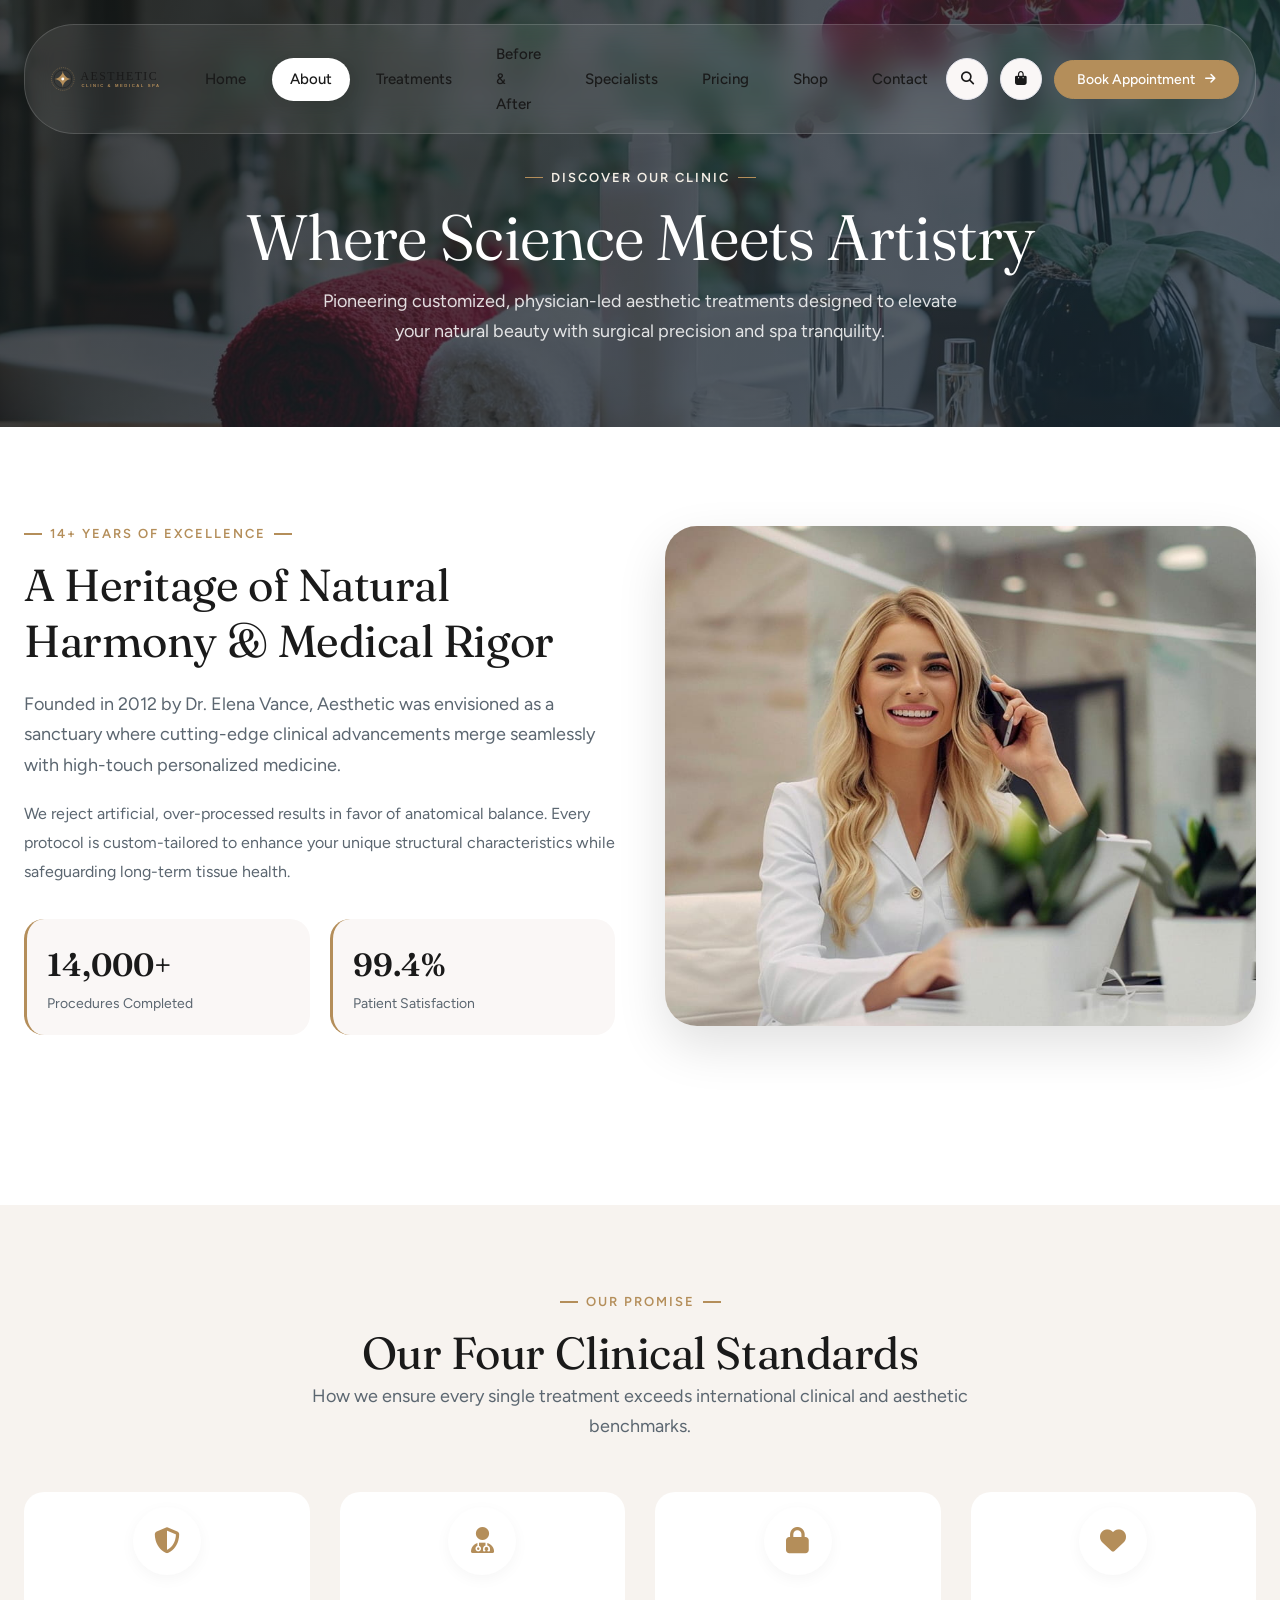
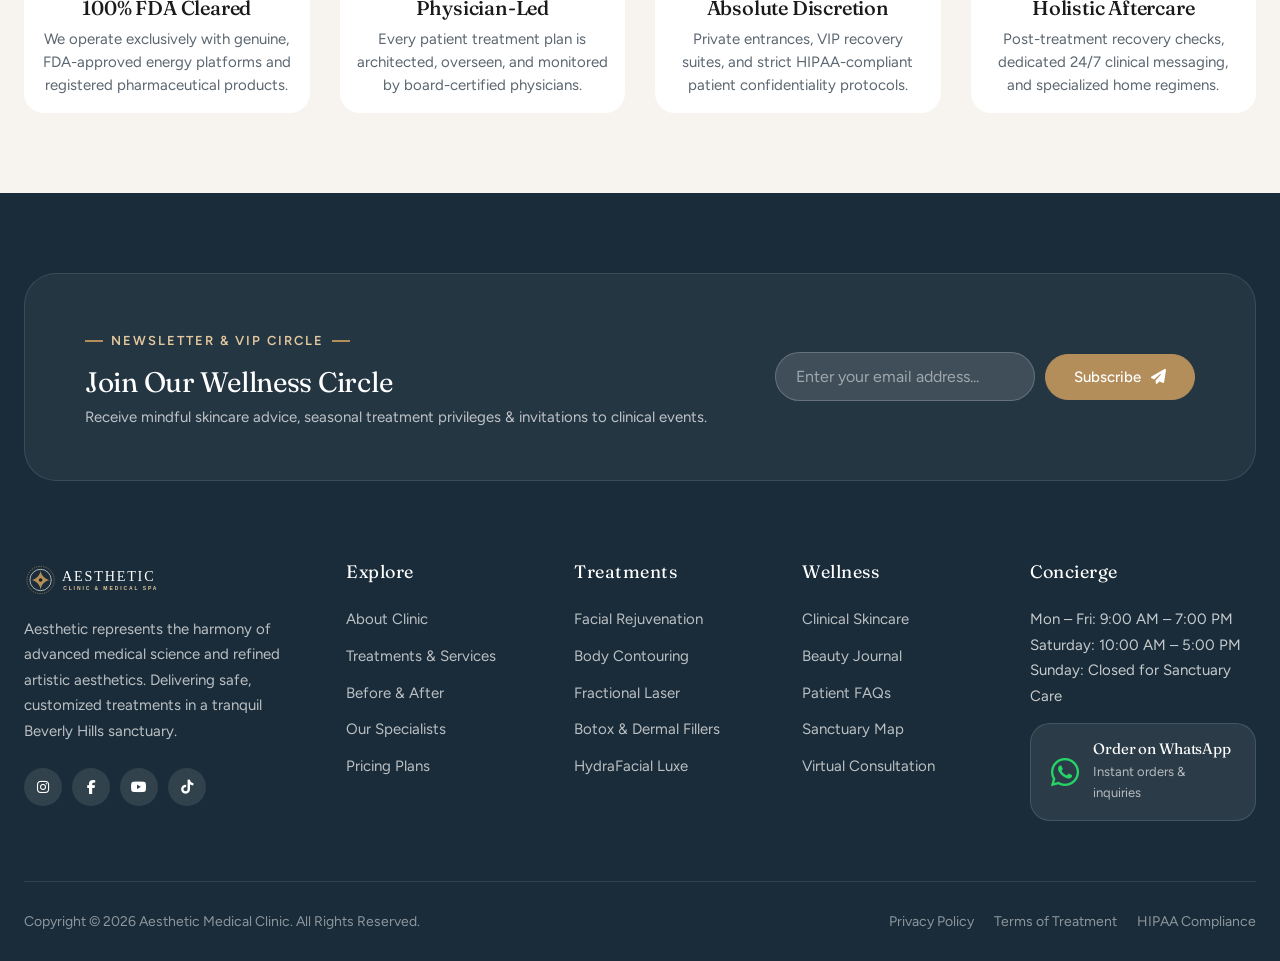
==== commit 11ac179d: "Standardize master footer, modals and navigation across all pages" ====
--- a/about-us.html
+++ b/about-us.html
@@ -32,7 +32,7 @@
           </ul>
         </nav>
 
-        <div class="ae-header-actions">
+                <div class="ae-header-actions">
           <button class="ae-action-btn ae-search-toggle-btn" title="Search Clinic" style="background: var(--ae-bg-light); border-color: var(--ae-border); color: var(--ae-secondary);">
             <i class="fas fa-search"></i>
           </button>
@@ -43,13 +43,44 @@
           <button class="ae-btn ae-btn-primary ae-header-cta ae-open-booking-btn">
             Book Appointment <i class="fas fa-arrow-right" style="font-size: 0.75rem;"></i>
           </button>
-          <button class="ae-menu-toggle" id="mobileMenuBtn" style="background: var(--ae-secondary); color: var(--ae-white);">
+          <button class="ae-menu-toggle" id="mobileMenuBtn" aria-label="Toggle Navigation" style="background: var(--ae-secondary); color: var(--ae-white);">
             <i class="fas fa-bars"></i>
           </button>
         </div>
       </div>
     </div>
   </header>
+
+  <!-- Mobile Offcanvas Drawer -->
+  <div class="ae-drawer-backdrop" id="mobileDrawer">
+    <div class="ae-drawer" style="max-width: 320px;">
+      <div class="ae-drawer-header">
+        <img src="assets/images/logo.svg" alt="Aesthetic" style="height: 32px;">
+        <button class="ae-modal-close-btn" id="mobileDrawerClose"><i class="fas fa-times"></i></button>
+      </div>
+      <div class="ae-drawer-body">
+        <ul style="display: flex; flex-direction: column; gap: 16px; font-size: 1.0625rem; font-weight: 500;">
+          <li><a href="index.html">Home</a></li>
+          <li><a href="about-us.html">About Clinic</a></li>
+          <li><a href="treatments.html">Treatments &amp; Procedures</a></li>
+          <li><a href="before-after.html">Before &amp; After Gallery</a></li>
+          <li><a href="doctors.html">Our Specialists</a></li>
+          <li><a href="pricing.html">Pricing &amp; Packages</a></li>
+          <li><a href="shop.html">Skincare Shop</a></li>
+          <li><a href="blog.html">Beauty Journal</a></li>
+          <li><a href="contact.html">Contact Us</a></li>
+        </ul>
+        <div style="margin-top: 36px; padding-top: 24px; border-top: 1px solid var(--ae-border);">
+          <div style="font-size: 0.8125rem; color: var(--ae-text-muted); margin-bottom: 6px;">Concierge Line:</div>
+          <a href="tel:+18005552345" style="font-size: 1.125rem; font-weight: 600; color: var(--ae-secondary);">+1 (800) 555-2345</a>
+          <button class="ae-btn ae-btn-primary ae-open-booking-btn" style="width: 100%; margin-top: 20px;">
+            Book Consultation
+          </button>
+        </div>
+      </div>
+    </div>
+  </div>
+
 
   <!-- Page Banner -->
   <section style="background: url('assets/images/page-banner.jpg') center/cover no-repeat; padding: 160px 0 80px; position: relative;">
@@ -122,20 +153,229 @@
     </div>
   </section>
 
-  <!-- Footer -->
-  <footer class="ae-footer" style="padding-top: 60px;">
+  <!-- ==========================================================================
+       Footer Section
+       ========================================================================== -->
+  <footer class="ae-footer">
     <div class="ae-container">
-      <div class="ae-footer-bottom" style="border: none; padding-bottom: 40px;">
+      <!-- Newsletter Bar -->
+      <div class="ae-newsletter-box">
+        <div class="ae-newsletter-text">
+          <span class="ae-sub-title" style="color: #E4C89F;">NEWSLETTER &amp; VIP CIRCLE</span>
+          <h3 class="ae-heading-md">Join Our Wellness Circle</h3>
+          <p>Receive mindful skincare advice, seasonal treatment privileges &amp; invitations to clinical events.</p>
+        </div>
+        <form class="ae-newsletter-form" id="newsletterForm">
+          <input type="email" id="newsletterEmail" class="ae-input" placeholder="Enter your email address..." required style="background: rgba(255, 255, 255, 0.12);">
+          <button type="submit" class="ae-btn ae-btn-primary" style="white-space: nowrap;">
+            Subscribe <i class="fas fa-paper-plane"></i>
+          </button>
+        </form>
+      </div>
+
+      <!-- Main Columns -->
+      <div class="ae-footer-grid">
+        <!-- Brand Col -->
+        <div class="ae-footer-col">
+          <img src="assets/images/logo-white.svg" alt="Aesthetic" style="height: 38px;">
+          <p class="ae-footer-brand-desc">Aesthetic represents the harmony of advanced medical science and refined artistic aesthetics. Delivering safe, customized treatments in a tranquil Beverly Hills sanctuary.</p>
+          <div class="ae-footer-socials">
+            <a href="https://instagram.com" class="ae-social-btn" aria-label="Instagram"><i class="fab fa-instagram"></i></a>
+            <a href="https://facebook.com" class="ae-social-btn" aria-label="Facebook"><i class="fab fa-facebook-f"></i></a>
+            <a href="https://youtube.com" class="ae-social-btn" aria-label="YouTube"><i class="fab fa-youtube"></i></a>
+            <a href="https://tiktok.com" class="ae-social-btn" aria-label="TikTok"><i class="fab fa-tiktok"></i></a>
+          </div>
+        </div>
+
+        <!-- Explore -->
+        <div class="ae-footer-col">
+          <h4>Explore</h4>
+          <div class="ae-footer-links">
+            <a href="about-us.html" class="ae-footer-link">About Clinic</a>
+            <a href="treatments.html" class="ae-footer-link">Treatments &amp; Services</a>
+            <a href="before-after.html" class="ae-footer-link">Before &amp; After</a>
+            <a href="doctors.html" class="ae-footer-link">Our Specialists</a>
+            <a href="pricing.html" class="ae-footer-link">Pricing Plans</a>
+          </div>
+        </div>
+
+        <!-- Specialty Procedures -->
+        <div class="ae-footer-col">
+          <h4>Treatments</h4>
+          <div class="ae-footer-links">
+            <a href="treatments.html#facial" class="ae-footer-link">Facial Rejuvenation</a>
+            <a href="treatments.html#body" class="ae-footer-link">Body Contouring</a>
+            <a href="treatments.html#laser" class="ae-footer-link">Fractional Laser</a>
+            <a href="treatments.html#injectables" class="ae-footer-link">Botox &amp; Dermal Fillers</a>
+            <a href="treatments.html#hydrafacial" class="ae-footer-link">HydraFacial Luxe</a>
+          </div>
+        </div>
+
+        <!-- Wellness -->
+        <div class="ae-footer-col">
+          <h4>Wellness</h4>
+          <div class="ae-footer-links">
+            <a href="shop.html" class="ae-footer-link">Clinical Skincare</a>
+            <a href="blog.html" class="ae-footer-link">Beauty Journal</a>
+            <a href="#faq" class="ae-footer-link">Patient FAQs</a>
+            <a href="contact.html" class="ae-footer-link">Sanctuary Map</a>
+            <a href="#appointment" class="ae-footer-link">Virtual Consultation</a>
+          </div>
+        </div>
+
+        <!-- Operating Hours & WhatsApp -->
+        <div class="ae-footer-col">
+          <h4>Concierge</h4>
+          <div style="font-size: 0.9375rem; color: rgba(255, 255, 255, 0.75); line-height: 1.7; margin-bottom: 14px;">
+            <div>Mon – Fri: 9:00 AM – 7:00 PM</div>
+            <div>Saturday: 10:00 AM – 5:00 PM</div>
+            <div>Sunday: Closed for Sanctuary Care</div>
+          </div>
+          <a href="#" class="ae-whatsapp-card" id="footerWhatsappTrigger">
+            <i class="fab fa-whatsapp ae-whatsapp-icon"></i>
+            <div class="ae-whatsapp-text">
+              <h6>Order on WhatsApp</h6>
+              <p>Instant orders &amp; inquiries</p>
+            </div>
+          </a>
+        </div>
+      </div>
+
+      <!-- Copyright Bottom Bar -->
+      <div class="ae-footer-bottom">
         <div>Copyright &copy; 2026 Aesthetic Medical Clinic. All Rights Reserved.</div>
         <div style="display: flex; gap: 20px;">
-          <a href="index.html" style="color: var(--ae-primary);">Home</a>
-          <a href="treatments.html" style="color: rgba(255,255,255,0.7);">Treatments</a>
-          <a href="contact.html" style="color: rgba(255,255,255,0.7);">Contact</a>
+          <a href="#" style="color: rgba(255, 255, 255, 0.5);">Privacy Policy</a>
+          <a href="#" style="color: rgba(255, 255, 255, 0.5);">Terms of Treatment</a>
+          <a href="#" style="color: rgba(255, 255, 255, 0.5);">HIPAA Compliance</a>
         </div>
       </div>
     </div>
   </footer>
 
+  <!-- ==========================================================================
+       Interactive Modals & Slide-out Drawers
+       ========================================================================== -->
+
+  <!-- Slide-out Shopping Bag Drawer -->
+  <div class="ae-drawer-backdrop" id="cartDrawer">
+    <div class="ae-drawer">
+      <div class="ae-drawer-header">
+        <h4 style="font-size: 1.25rem;"><i class="fas fa-shopping-bag" style="color: var(--ae-primary); margin-right: 8px;"></i> Your Skincare Bag</h4>
+        <button class="ae-modal-close-btn" id="cartDrawerClose"><i class="fas fa-times"></i></button>
+      </div>
+      <div class="ae-drawer-body" id="cartItemsList">
+        <!-- Rendered by JS -->
+      </div>
+      <div class="ae-drawer-footer">
+        <div style="display: flex; justify-content: space-between; align-items: baseline; margin-bottom: 18px;">
+          <span style="font-size: 1rem; color: var(--ae-text-muted);">Estimated Subtotal</span>
+          <span style="font-size: 1.5rem; font-weight: 600; color: var(--ae-secondary);" id="cartSubtotal">$0.00</span>
+        </div>
+        <p style="font-size: 0.8125rem; color: var(--ae-text-muted); margin-bottom: 18px;">Complimentary clinical express shipping &amp; two deluxe treatment samples included with all orders over $75.</p>
+        <button class="ae-btn ae-btn-primary" id="cartCheckoutBtn" style="width: 100%; padding: 14px;">
+          Proceed to Checkout <i class="fas fa-lock" style="font-size: 0.75rem;"></i>
+        </button>
+      </div>
+    </div>
+  </div>
+
+  <!-- Book Appointment Modal -->
+  <div class="ae-modal-backdrop" id="appointmentModal">
+    <div class="ae-modal-card">
+      <button class="ae-modal-close-btn" id="appointmentModalClose"><i class="fas fa-times"></i></button>
+      <span class="ae-sub-title">APPOINTMENT SCHEDULING</span>
+      <h3 class="ae-heading-md" style="margin-bottom: 8px;">Book Your Aesthetic Consultation</h3>
+      <p style="font-size: 0.9375rem; color: var(--ae-text-muted); margin-bottom: 24px;">Select your preferred procedure, specialist, and time. Our concierge will confirm your sanctuary reservation immediately.</p>
+
+      <form id="appointmentForm">
+        <div class="ae-form-grid">
+          <div class="ae-form-group">
+            <label class="ae-form-label" style="color: var(--ae-secondary);">First Name *</label>
+            <input type="text" name="firstName" class="ae-input" placeholder="Eleanor" required style="background: var(--ae-bg-light); border-color: var(--ae-border); color: var(--ae-secondary);">
+          </div>
+          <div class="ae-form-group">
+            <label class="ae-form-label" style="color: var(--ae-secondary);">Last Name *</label>
+            <input type="text" name="lastName" class="ae-input" placeholder="Vance" required style="background: var(--ae-bg-light); border-color: var(--ae-border); color: var(--ae-secondary);">
+          </div>
+          <div class="ae-form-group">
+            <label class="ae-form-label" style="color: var(--ae-secondary);">Email Address *</label>
+            <input type="email" name="email" class="ae-input" placeholder="eleanor@example.com" required style="background: var(--ae-bg-light); border-color: var(--ae-border); color: var(--ae-secondary);">
+          </div>
+          <div class="ae-form-group">
+            <label class="ae-form-label" style="color: var(--ae-secondary);">Phone Number *</label>
+            <input type="tel" name="phone" class="ae-input" placeholder="+1 (555) 000-0000" required style="background: var(--ae-bg-light); border-color: var(--ae-border); color: var(--ae-secondary);">
+          </div>
+          <div class="ae-form-group full-width">
+            <label class="ae-form-label" style="color: var(--ae-secondary);">Select Treatment Procedure *</label>
+            <select name="treatment" id="appointmentTreatment" class="ae-input" required style="background: var(--ae-bg-light); border-color: var(--ae-border); color: var(--ae-secondary);">
+              <!-- Rendered by JS -->
+            </select>
+          </div>
+          <div class="ae-form-group full-width">
+            <label class="ae-form-label" style="color: var(--ae-secondary);">Preferred Specialist</label>
+            <select name="doctor" id="appointmentDoctor" class="ae-input" style="background: var(--ae-bg-light); border-color: var(--ae-border); color: var(--ae-secondary);">
+              <!-- Rendered by JS -->
+            </select>
+          </div>
+          <div class="ae-form-group">
+            <label class="ae-form-label" style="color: var(--ae-secondary);">Preferred Date</label>
+            <input type="date" name="date" class="ae-input" style="background: var(--ae-bg-light); border-color: var(--ae-border); color: var(--ae-secondary);">
+          </div>
+          <div class="ae-form-group">
+            <label class="ae-form-label" style="color: var(--ae-secondary);">Preferred Time Slot</label>
+            <select name="time" class="ae-input" style="background: var(--ae-bg-light); border-color: var(--ae-border); color: var(--ae-secondary);">
+              <option value="Morning (9:00 AM - 12:00 PM)">Morning (9:00 AM - 12:00 PM)</option>
+              <option value="Early Afternoon (12:00 PM - 3:00 PM)">Early Afternoon (12:00 PM - 3:00 PM)</option>
+              <option value="Late Afternoon (3:00 PM - 6:00 PM)">Late Afternoon (3:00 PM - 6:00 PM)</option>
+            </select>
+          </div>
+          <div class="ae-form-group full-width">
+            <label class="ae-form-label" style="color: var(--ae-secondary);">Medical / Aesthetic Notes</label>
+            <textarea name="notes" class="ae-input" placeholder="Any previous procedures or allergies we should know about..." style="background: var(--ae-bg-light); border-color: var(--ae-border); color: var(--ae-secondary); min-height: 80px;"></textarea>
+          </div>
+        </div>
+        <button type="submit" class="ae-btn ae-btn-primary" style="width: 100%; padding: 14px; margin-top: 10px;">
+          Confirm Booking Request <i class="fas fa-calendar-check"></i>
+        </button>
+      </form>
+    </div>
+  </div>
+
+  <!-- Quick View Product Modal -->
+  <div class="ae-modal-backdrop" id="quickViewModal">
+    <div class="ae-modal-card" style="max-width: 820px;">
+      <button class="ae-modal-close-btn" id="quickViewClose"><i class="fas fa-times"></i></button>
+      <div id="quickViewBody">
+        <!-- Rendered by JS -->
+      </div>
+    </div>
+  </div>
+
+  <!-- Live Search Modal -->
+  <div class="ae-modal-backdrop" id="searchModal">
+    <div class="ae-modal-card" style="max-width: 620px;">
+      <button class="ae-modal-close-btn" id="searchModalClose"><i class="fas fa-times"></i></button>
+      <span class="ae-sub-title">INSTANT SEARCH</span>
+      <h3 class="ae-heading-md" style="margin-bottom: 14px;">Search Procedures &amp; Skincare</h3>
+      <div style="position: relative; margin-bottom: 20px;">
+        <i class="fas fa-search" style="position: absolute; left: 18px; top: 50%; transform: translateY(-50%); color: var(--ae-text-muted);"></i>
+        <input type="text" id="searchInput" class="ae-input" placeholder="e.g. HydraFacial, Laser, Serum, Contouring..." style="padding-left: 48px; background: var(--ae-bg-light); border-color: var(--ae-border); color: var(--ae-secondary);">
+      </div>
+      <div id="searchResults" style="max-height: 380px; overflow-y: auto;">
+        <div style="text-align: center; color: var(--ae-text-muted); padding: 30px;">
+          Type at least 2 characters to search treatments and skincare essentials...
+        </div>
+      </div>
+    </div>
+  </div>
+
+  <!-- Back to Top Button -->
+  <button class="ae-back-to-top" aria-label="Back to top">
+    <i class="fas fa-chevron-up"></i>
+  </button>
+
+  <!-- Core Scripts -->
   <script src="assets/js/data.js"></script>
   <script src="assets/js/app.js"></script>
 </body>
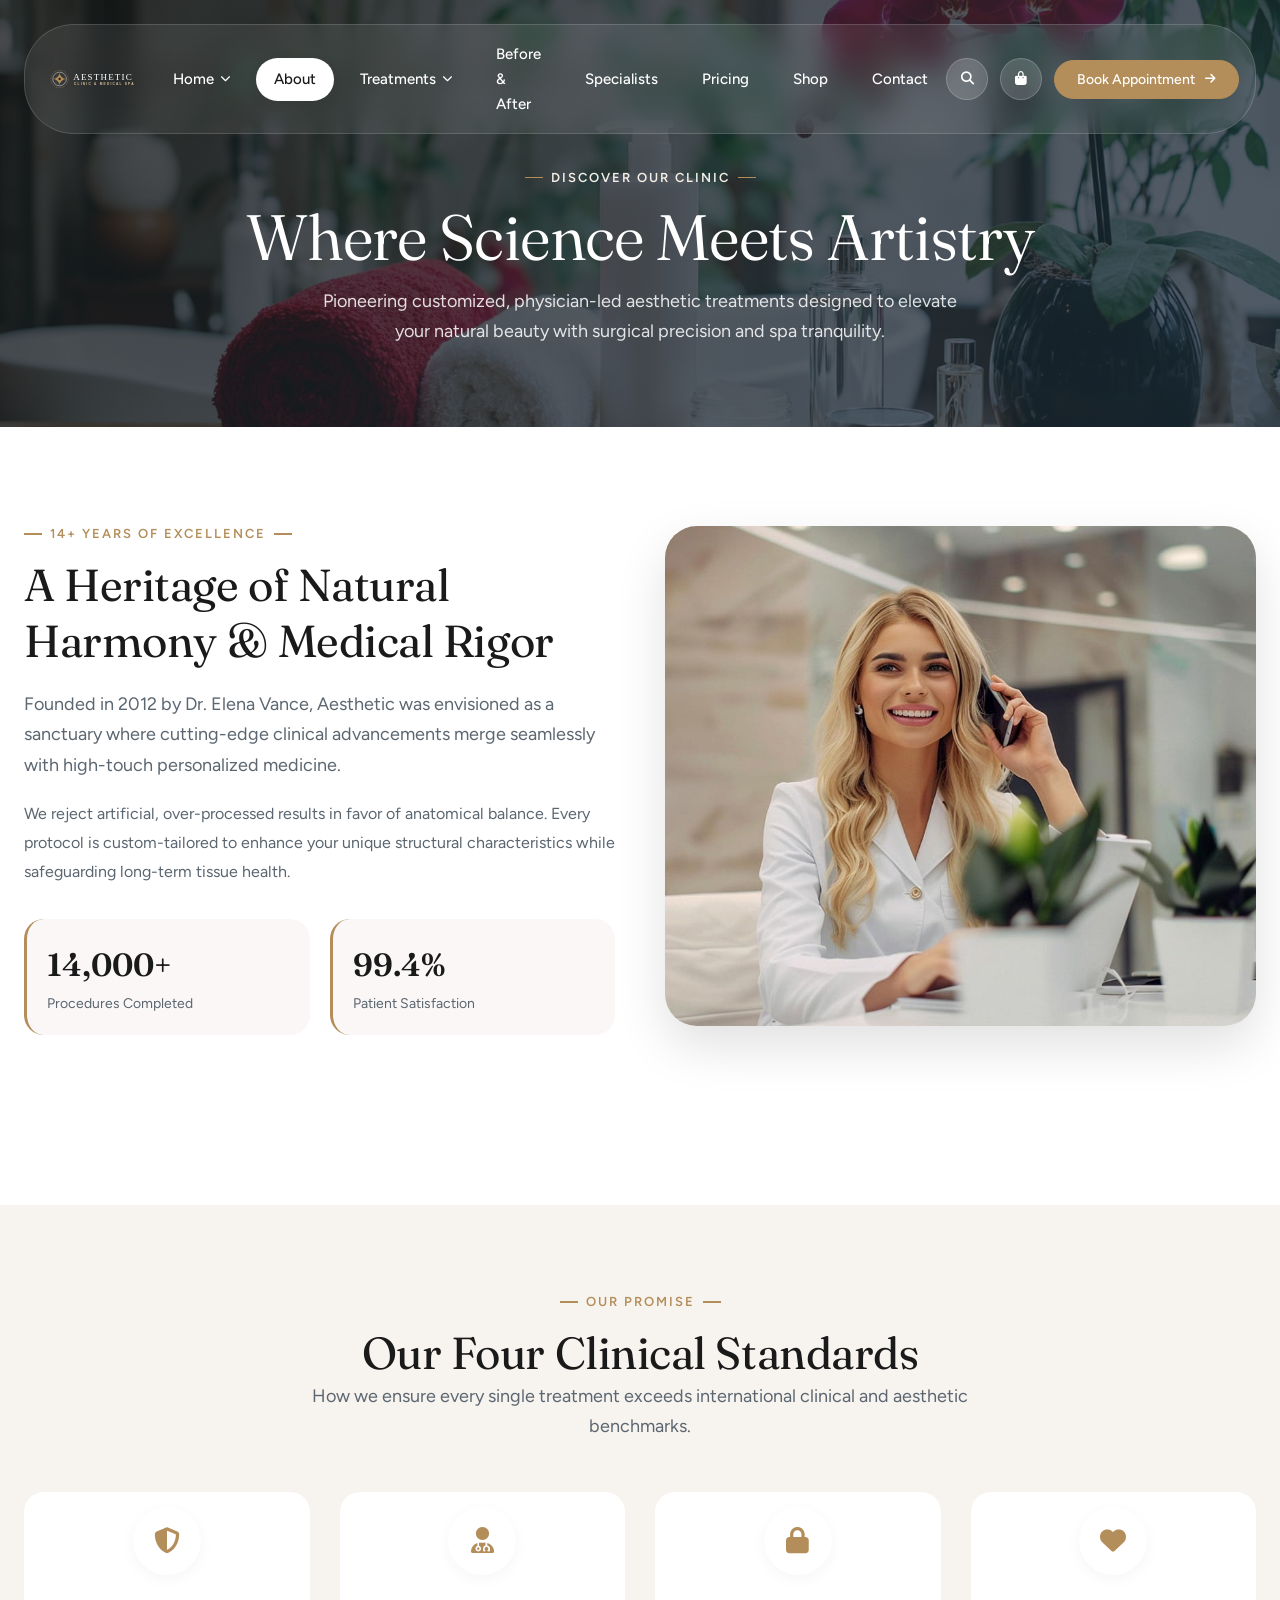
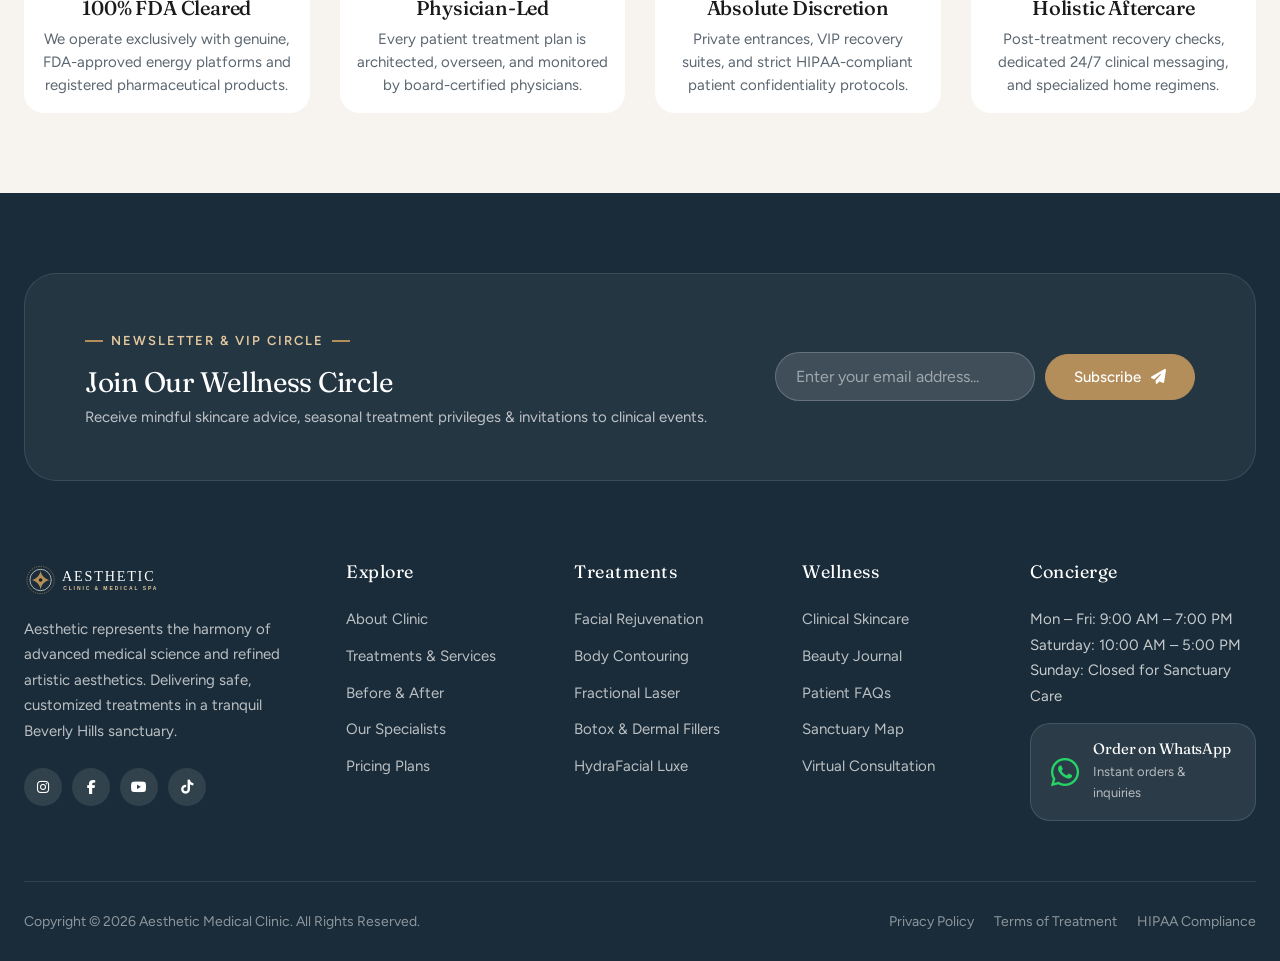
==== commit a21a35b9: "Fix header scroll transition: harmonize markup and sticky behavior across all pages" ====
--- a/about-us.html
+++ b/about-us.html
@@ -12,38 +12,74 @@
 <body>
 
   <!-- Header -->
-  <header class="ae-header is-sticky">
+    <!-- ==========================================================================
+       Header & Navigation Bar
+       ========================================================================== -->
+  <header class="ae-header">
     <div class="ae-container">
       <div class="ae-header-inner">
+        <!-- Brand Logo -->
         <a href="index.html" class="ae-brand-logo">
-          <img src="assets/images/logo.svg" alt="Aesthetic Clinic" class="ae-logo-img ae-logo-dark" style="display: block;">
+          <img src="assets/images/logo.svg" alt="Aesthetic Clinic" class="ae-logo-img ae-logo-dark">
+          <img src="assets/images/logo-white.svg" alt="Aesthetic Clinic" class="ae-logo-img ae-logo-light">
         </a>
 
+        <!-- Desktop Navigation -->
         <nav class="ae-nav" aria-label="Main Navigation">
           <ul class="ae-nav-list">
-            <li class="ae-nav-item"><a href="index.html" class="ae-nav-link" style="color: var(--ae-secondary);">Home</a></li>
-            <li class="ae-nav-item active"><a href="about-us.html" class="ae-nav-link" style="color: var(--ae-secondary);">About</a></li>
-            <li class="ae-nav-item"><a href="treatments.html" class="ae-nav-link" style="color: var(--ae-secondary);">Treatments</a></li>
-            <li class="ae-nav-item"><a href="before-after.html" class="ae-nav-link" style="color: var(--ae-secondary);">Before &amp; After</a></li>
-            <li class="ae-nav-item"><a href="doctors.html" class="ae-nav-link" style="color: var(--ae-secondary);">Specialists</a></li>
-            <li class="ae-nav-item"><a href="pricing.html" class="ae-nav-link" style="color: var(--ae-secondary);">Pricing</a></li>
-            <li class="ae-nav-item"><a href="shop.html" class="ae-nav-link" style="color: var(--ae-secondary);">Shop</a></li>
-            <li class="ae-nav-item"><a href="contact.html" class="ae-nav-link" style="color: var(--ae-secondary);">Contact</a></li>
+            <li class="ae-nav-item">
+              <a href="index.html" class="ae-nav-link">Home <i class="fas fa-chevron-down" style="font-size: 0.65rem;"></i></a>
+              <div class="ae-dropdown">
+                <a href="index.html" class="ae-dropdown-link">Home Flagship</a>
+                <a href="index.html#silhouette" class="ae-dropdown-link">Body Contouring</a>
+                <a href="index.html#beforeAfter" class="ae-dropdown-link">Transformations</a>
+                <a href="index.html#treatments" class="ae-dropdown-link">Treatments Grid</a>
+              </div>
+            </li>
+            <li class="ae-nav-item active">
+              <a href="about-us.html" class="ae-nav-link">About</a>
+            </li>
+            <li class="ae-nav-item">
+              <a href="treatments.html" class="ae-nav-link">Treatments <i class="fas fa-chevron-down" style="font-size: 0.65rem;"></i></a>
+              <div class="ae-dropdown">
+                <a href="treatments.html" class="ae-dropdown-link">All Procedures</a>
+                <a href="treatments.html#facial" class="ae-dropdown-link">Facial Rejuvenation</a>
+                <a href="treatments.html#body" class="ae-dropdown-link">Body Sculpting</a>
+                <a href="treatments.html#laser" class="ae-dropdown-link">Laser Therapy</a>
+                <a href="treatments.html#injectables" class="ae-dropdown-link">Neuromodulators &amp; Fillers</a>
+              </div>
+            </li>
+            <li class="ae-nav-item">
+              <a href="before-after.html" class="ae-nav-link">Before &amp; After</a>
+            </li>
+            <li class="ae-nav-item">
+              <a href="doctors.html" class="ae-nav-link">Specialists</a>
+            </li>
+            <li class="ae-nav-item">
+              <a href="pricing.html" class="ae-nav-link">Pricing</a>
+            </li>
+            <li class="ae-nav-item">
+              <a href="shop.html" class="ae-nav-link">Shop</a>
+            </li>
+            <li class="ae-nav-item">
+              <a href="contact.html" class="ae-nav-link">Contact</a>
+            </li>
           </ul>
         </nav>
 
-                <div class="ae-header-actions">
-          <button class="ae-action-btn ae-search-toggle-btn" title="Search Clinic" style="background: var(--ae-bg-light); border-color: var(--ae-border); color: var(--ae-secondary);">
+        <!-- Header Actions -->
+        <div class="ae-header-actions">
+          <button class="ae-action-btn ae-search-toggle-btn" title="Search Clinic">
             <i class="fas fa-search"></i>
           </button>
-          <button class="ae-action-btn ae-cart-toggle-btn" title="Shopping Bag" style="background: var(--ae-bg-light); border-color: var(--ae-border); color: var(--ae-secondary);">
+          <button class="ae-action-btn ae-cart-toggle-btn" title="Shopping Bag">
             <i class="fas fa-shopping-bag"></i>
             <span class="ae-badge-count" style="display: none;">0</span>
           </button>
           <button class="ae-btn ae-btn-primary ae-header-cta ae-open-booking-btn">
             Book Appointment <i class="fas fa-arrow-right" style="font-size: 0.75rem;"></i>
           </button>
-          <button class="ae-menu-toggle" id="mobileMenuBtn" aria-label="Toggle Navigation" style="background: var(--ae-secondary); color: var(--ae-white);">
+          <button class="ae-menu-toggle" id="mobileMenuBtn" aria-label="Toggle Navigation">
             <i class="fas fa-bars"></i>
           </button>
         </div>
--- a/assets/css/style.css
+++ b/assets/css/style.css
@@ -262,13 +262,15 @@
    Header & Navigation
    ========================================================================== */
 .ae-header {
-  position: absolute;
+  position: fixed;
   top: 0;
   left: 0;
   width: 100%;
   z-index: 100;
   padding-top: 24px;
-  transition: var(--ae-transition);
+  padding-bottom: 0;
+  background-color: transparent;
+  transition: background-color 0.35s ease, padding 0.35s ease, box-shadow 0.35s ease;
 }
 
 .ae-header.is-sticky {
@@ -276,9 +278,10 @@
   top: 0;
   padding-top: 12px;
   padding-bottom: 12px;
-  background-color: rgba(255, 255, 255, 0.95);
+  background-color: rgba(255, 255, 255, 0.98);
   backdrop-filter: blur(16px);
-  box-shadow: 0 4px 20px rgba(0, 0, 0, 0.06);
+  -webkit-backdrop-filter: blur(16px);
+  box-shadow: 0 4px 20px rgba(0, 0, 0, 0.08);
 }
 
 .ae-header-inner {
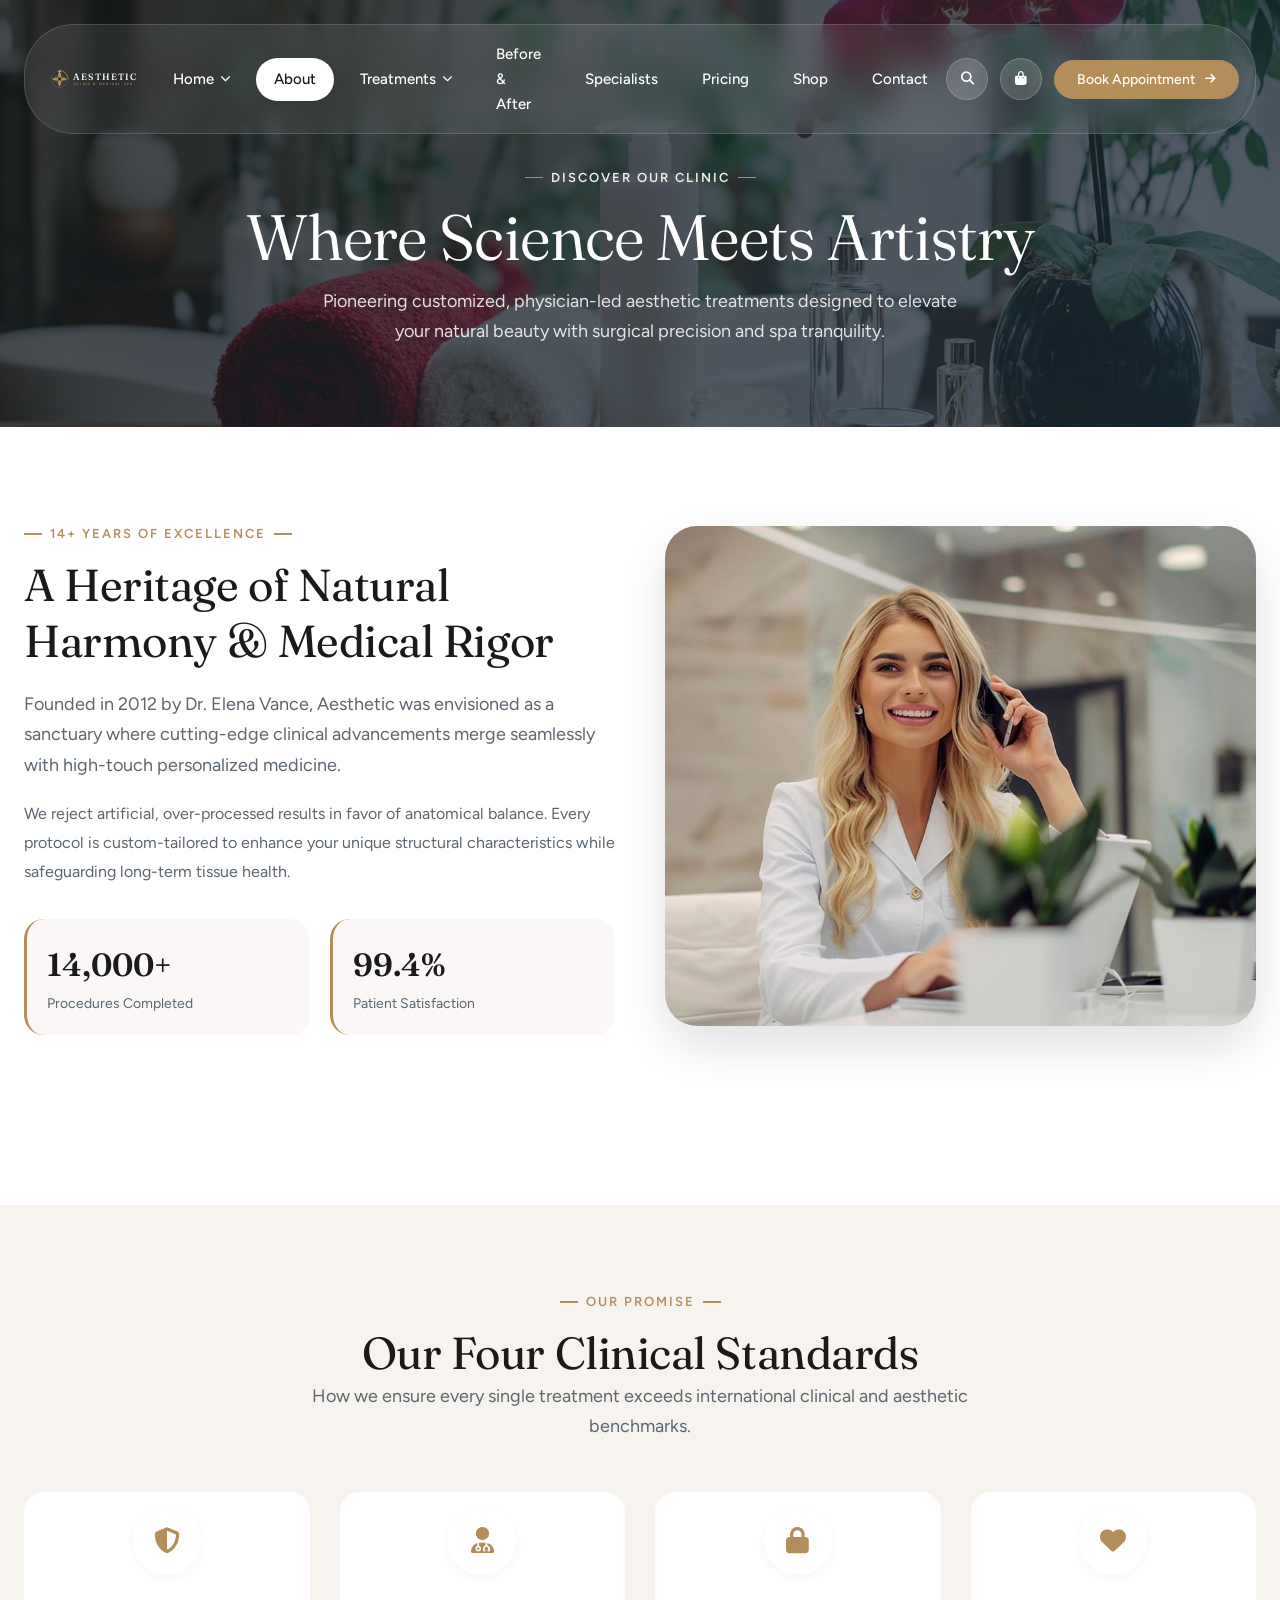
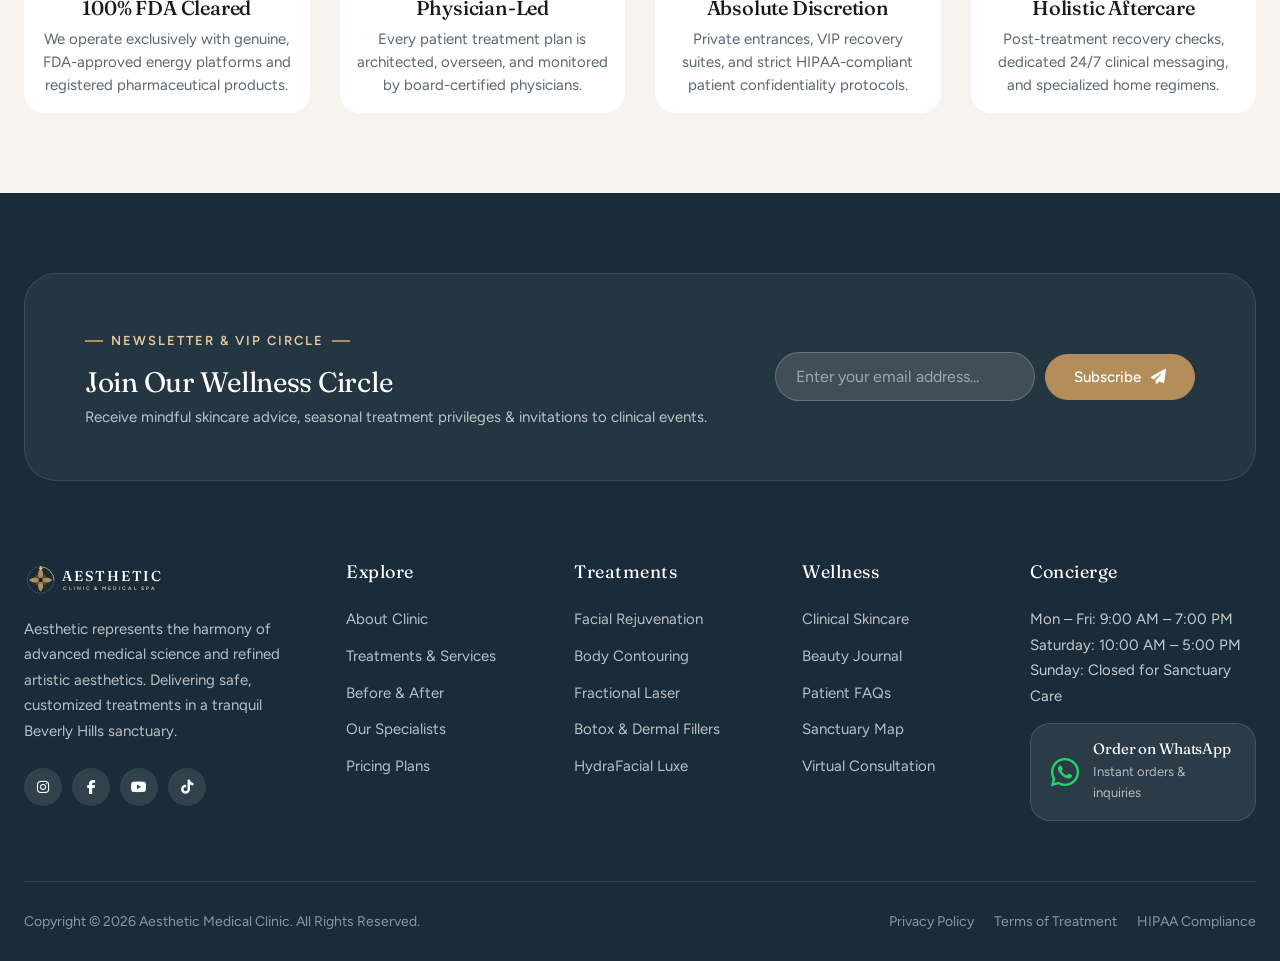
==== commit e8663eeb: "feat: new animated "Bloom" brand logo for the medical spa theme Eight-fold gold bloom inside a preci" ====
--- a/about-us.html
+++ b/about-us.html
@@ -20,8 +20,7 @@
       <div class="ae-header-inner">
         <!-- Brand Logo -->
         <a href="index.html" class="ae-brand-logo">
-          <img src="assets/images/logo.svg" alt="Aesthetic Clinic" class="ae-logo-img ae-logo-dark">
-          <img src="assets/images/logo-white.svg" alt="Aesthetic Clinic" class="ae-logo-img ae-logo-light">
+          <svg class="ae-logo" style="height:38px" viewBox="0 0 280 64" role="img" aria-label="Aesthetic — Clinic &amp; Medical Spa" focusable="false"><g class="ae-lg-mark" transform="translate(4 8)"><circle class="ae-lg-ring" cx="24" cy="24" r="22.4"/><circle class="ae-lg-dash" cx="24" cy="24" r="22.4"/><path class="ae-lg-arc" d="M24 1.6A22.4 22.4 0 0 1 46.4 24"/><g class="ae-lg-leaves"><g transform="rotate(45 24 24)"><path class="ae-lg-leaf" d="M24 24C20.8 20.6 20.6 15.4 23.3 11.6 26.9 14.6 27.6 19.9 24 24Z"/></g><g transform="rotate(135 24 24)"><path class="ae-lg-leaf" d="M24 24C20.8 20.6 20.6 15.4 23.3 11.6 26.9 14.6 27.6 19.9 24 24Z"/></g><g transform="rotate(225 24 24)"><path class="ae-lg-leaf" d="M24 24C20.8 20.6 20.6 15.4 23.3 11.6 26.9 14.6 27.6 19.9 24 24Z"/></g><g transform="rotate(315 24 24)"><path class="ae-lg-leaf" d="M24 24C20.8 20.6 20.6 15.4 23.3 11.6 26.9 14.6 27.6 19.9 24 24Z"/></g></g><g class="ae-lg-petals"><g transform="rotate(0 24 24)"><path class="ae-lg-petal" d="M24 24C18.3 18.4 18.3 10.2 24 4.4 29.7 10.2 29.7 18.4 24 24Z"/></g><g transform="rotate(90 24 24)"><path class="ae-lg-petal" d="M24 24C18.3 18.4 18.3 10.2 24 4.4 29.7 10.2 29.7 18.4 24 24Z"/></g><g transform="rotate(180 24 24)"><path class="ae-lg-petal" d="M24 24C18.3 18.4 18.3 10.2 24 4.4 29.7 10.2 29.7 18.4 24 24Z"/></g><g transform="rotate(270 24 24)"><path class="ae-lg-petal" d="M24 24C18.3 18.4 18.3 10.2 24 4.4 29.7 10.2 29.7 18.4 24 24Z"/></g></g><circle class="ae-lg-halo" cx="24" cy="24" r="6.2"/><circle class="ae-lg-core" cx="24" cy="24" r="3.2"/><g class="ae-lg-orbit"><path class="ae-lg-spark" d="M24 0.2 25.25 3.05 28.1 4.3 25.25 5.55 24 8.4 22.75 5.55 19.9 4.3 22.75 3.05Z"/></g></g><text class="ae-lg-name" x="64" y="34">AESTHETIC</text><text class="ae-lg-sub" x="66" y="48">CLINIC &amp; MEDICAL SPA</text></svg>
         </a>
 
         <!-- Desktop Navigation -->
@@ -91,7 +90,7 @@
   <div class="ae-drawer-backdrop" id="mobileDrawer">
     <div class="ae-drawer" style="max-width: 320px;">
       <div class="ae-drawer-header">
-        <img src="assets/images/logo.svg" alt="Aesthetic" style="height: 32px;">
+        <svg class="ae-logo" style="height:32px" viewBox="0 0 280 64" role="img" aria-label="Aesthetic — Clinic &amp; Medical Spa" focusable="false"><g class="ae-lg-mark" transform="translate(4 8)"><circle class="ae-lg-ring" cx="24" cy="24" r="22.4"/><circle class="ae-lg-dash" cx="24" cy="24" r="22.4"/><path class="ae-lg-arc" d="M24 1.6A22.4 22.4 0 0 1 46.4 24"/><g class="ae-lg-leaves"><g transform="rotate(45 24 24)"><path class="ae-lg-leaf" d="M24 24C20.8 20.6 20.6 15.4 23.3 11.6 26.9 14.6 27.6 19.9 24 24Z"/></g><g transform="rotate(135 24 24)"><path class="ae-lg-leaf" d="M24 24C20.8 20.6 20.6 15.4 23.3 11.6 26.9 14.6 27.6 19.9 24 24Z"/></g><g transform="rotate(225 24 24)"><path class="ae-lg-leaf" d="M24 24C20.8 20.6 20.6 15.4 23.3 11.6 26.9 14.6 27.6 19.9 24 24Z"/></g><g transform="rotate(315 24 24)"><path class="ae-lg-leaf" d="M24 24C20.8 20.6 20.6 15.4 23.3 11.6 26.9 14.6 27.6 19.9 24 24Z"/></g></g><g class="ae-lg-petals"><g transform="rotate(0 24 24)"><path class="ae-lg-petal" d="M24 24C18.3 18.4 18.3 10.2 24 4.4 29.7 10.2 29.7 18.4 24 24Z"/></g><g transform="rotate(90 24 24)"><path class="ae-lg-petal" d="M24 24C18.3 18.4 18.3 10.2 24 4.4 29.7 10.2 29.7 18.4 24 24Z"/></g><g transform="rotate(180 24 24)"><path class="ae-lg-petal" d="M24 24C18.3 18.4 18.3 10.2 24 4.4 29.7 10.2 29.7 18.4 24 24Z"/></g><g transform="rotate(270 24 24)"><path class="ae-lg-petal" d="M24 24C18.3 18.4 18.3 10.2 24 4.4 29.7 10.2 29.7 18.4 24 24Z"/></g></g><circle class="ae-lg-halo" cx="24" cy="24" r="6.2"/><circle class="ae-lg-core" cx="24" cy="24" r="3.2"/><g class="ae-lg-orbit"><path class="ae-lg-spark" d="M24 0.2 25.25 3.05 28.1 4.3 25.25 5.55 24 8.4 22.75 5.55 19.9 4.3 22.75 3.05Z"/></g></g><text class="ae-lg-name" x="64" y="34">AESTHETIC</text><text class="ae-lg-sub" x="66" y="48">CLINIC &amp; MEDICAL SPA</text></svg>
         <button class="ae-modal-close-btn" id="mobileDrawerClose"><i class="fas fa-times"></i></button>
       </div>
       <div class="ae-drawer-body">
@@ -213,7 +212,7 @@
       <div class="ae-footer-grid">
         <!-- Brand Col -->
         <div class="ae-footer-col">
-          <img src="assets/images/logo-white.svg" alt="Aesthetic" style="height: 38px;">
+          <svg class="ae-logo ae-logo--light" style="height:38px" viewBox="0 0 280 64" role="img" aria-label="Aesthetic — Clinic &amp; Medical Spa" focusable="false"><g class="ae-lg-mark" transform="translate(4 8)"><circle class="ae-lg-ring" cx="24" cy="24" r="22.4"/><circle class="ae-lg-dash" cx="24" cy="24" r="22.4"/><path class="ae-lg-arc" d="M24 1.6A22.4 22.4 0 0 1 46.4 24"/><g class="ae-lg-leaves"><g transform="rotate(45 24 24)"><path class="ae-lg-leaf" d="M24 24C20.8 20.6 20.6 15.4 23.3 11.6 26.9 14.6 27.6 19.9 24 24Z"/></g><g transform="rotate(135 24 24)"><path class="ae-lg-leaf" d="M24 24C20.8 20.6 20.6 15.4 23.3 11.6 26.9 14.6 27.6 19.9 24 24Z"/></g><g transform="rotate(225 24 24)"><path class="ae-lg-leaf" d="M24 24C20.8 20.6 20.6 15.4 23.3 11.6 26.9 14.6 27.6 19.9 24 24Z"/></g><g transform="rotate(315 24 24)"><path class="ae-lg-leaf" d="M24 24C20.8 20.6 20.6 15.4 23.3 11.6 26.9 14.6 27.6 19.9 24 24Z"/></g></g><g class="ae-lg-petals"><g transform="rotate(0 24 24)"><path class="ae-lg-petal" d="M24 24C18.3 18.4 18.3 10.2 24 4.4 29.7 10.2 29.7 18.4 24 24Z"/></g><g transform="rotate(90 24 24)"><path class="ae-lg-petal" d="M24 24C18.3 18.4 18.3 10.2 24 4.4 29.7 10.2 29.7 18.4 24 24Z"/></g><g transform="rotate(180 24 24)"><path class="ae-lg-petal" d="M24 24C18.3 18.4 18.3 10.2 24 4.4 29.7 10.2 29.7 18.4 24 24Z"/></g><g transform="rotate(270 24 24)"><path class="ae-lg-petal" d="M24 24C18.3 18.4 18.3 10.2 24 4.4 29.7 10.2 29.7 18.4 24 24Z"/></g></g><circle class="ae-lg-halo" cx="24" cy="24" r="6.2"/><circle class="ae-lg-core" cx="24" cy="24" r="3.2"/><g class="ae-lg-orbit"><path class="ae-lg-spark" d="M24 0.2 25.25 3.05 28.1 4.3 25.25 5.55 24 8.4 22.75 5.55 19.9 4.3 22.75 3.05Z"/></g></g><text class="ae-lg-name" x="64" y="34">AESTHETIC</text><text class="ae-lg-sub" x="66" y="48">CLINIC &amp; MEDICAL SPA</text></svg>
           <p class="ae-footer-brand-desc">Aesthetic represents the harmony of advanced medical science and refined artistic aesthetics. Delivering safe, customized treatments in a tranquil Beverly Hills sanctuary.</p>
           <div class="ae-footer-socials">
             <a href="https://instagram.com" class="ae-social-btn" aria-label="Instagram"><i class="fab fa-instagram"></i></a>
--- a/assets/css/style.css
+++ b/assets/css/style.css
@@ -2304,3 +2304,94 @@
     padding: 30px 20px;
   }
 }
+
+
+/* ============================================
+   Brand logo — the "Bloom" mark (animated)
+   ============================================ */
+.ae-logo {
+  width: auto;
+  overflow: visible;
+  color: var(--ae-text-main);
+  --ae-logo-core: var(--ae-white);
+  transition: var(--ae-transition);
+}
+.ae-logo--light { color: var(--ae-white); --ae-logo-core: var(--ae-secondary); }
+
+.ae-lg-ring { fill: none; stroke: currentColor; stroke-width: 1; opacity: .18; }
+.ae-lg-dash {
+  fill: none; stroke: var(--ae-primary); stroke-width: 1; stroke-dasharray: 1.5 4.5; opacity: .6;
+  transform-origin: 24px 24px; animation: aeLogoSpin 26s linear infinite;
+}
+.ae-lg-arc {
+  fill: none; stroke: var(--ae-primary); stroke-width: 1.6; stroke-linecap: round;
+  transform-origin: 24px 24px; animation: aeLogoSpin 9s ease-in-out infinite;
+}
+.ae-lg-petals, .ae-lg-leaves {
+  transform-origin: 24px 24px;
+  transition: transform 1.1s cubic-bezier(.22, 1, .36, 1);
+}
+.ae-lg-petal {
+  fill: var(--ae-primary);
+  transform-origin: 24px 24px;
+  animation: aeLogoBreathe 6s ease-in-out infinite;
+}
+.ae-lg-petals g:nth-child(2) .ae-lg-petal { animation-delay: -1.5s; }
+.ae-lg-petals g:nth-child(3) .ae-lg-petal { animation-delay: -3s; }
+.ae-lg-petals g:nth-child(4) .ae-lg-petal { animation-delay: -4.5s; }
+.ae-lg-leaf {
+  fill: var(--ae-primary); opacity: .35;
+  transform-origin: 24px 24px;
+  animation: aeLogoBreathe 6s ease-in-out infinite reverse;
+}
+.ae-lg-halo {
+  fill: var(--ae-logo-core); opacity: .14;
+  transform-origin: 24px 24px; animation: aeLogoPulse 4.5s ease-in-out infinite;
+}
+.ae-lg-core { fill: var(--ae-logo-core); transform-origin: 24px 24px; transition: var(--ae-transition); }
+.ae-lg-orbit { transform-origin: 24px 24px; animation: aeLogoSpin 14s linear infinite; }
+.ae-lg-spark { fill: #E4C89F; animation: aeLogoTwinkle 3.2s ease-in-out infinite; }
+
+.ae-lg-name {
+  font-family: var(--ae-font-heading); font-size: 24px; font-weight: 500;
+  letter-spacing: 3px; fill: currentColor;
+  transition: letter-spacing .9s cubic-bezier(.22, 1, .36, 1);
+}
+.ae-lg-sub {
+  font-family: var(--ae-font-body); font-size: 8.5px; font-weight: 600;
+  letter-spacing: 3.2px; fill: var(--ae-primary);
+  transition: letter-spacing .9s cubic-bezier(.22, 1, .36, 1);
+}
+.ae-logo--light .ae-lg-sub { fill: #E4C89F; }
+
+/* the bloom opens on hover, and the scanning arc sweeps once */
+.ae-brand-logo:hover .ae-lg-petals,
+.ae-brand-logo:focus-visible .ae-lg-petals { transform: rotate(45deg) scale(1.06); }
+.ae-brand-logo:hover .ae-lg-leaves,
+.ae-brand-logo:focus-visible .ae-lg-leaves { transform: rotate(-45deg) scale(1.1); }
+.ae-brand-logo:hover .ae-lg-arc { animation-duration: 1.7s; stroke-width: 2; }
+.ae-brand-logo:hover .ae-lg-orbit { animation-duration: 3.4s; }
+.ae-brand-logo:hover .ae-lg-core { transform: scale(1.3); }
+.ae-brand-logo:hover .ae-lg-name { letter-spacing: 4.2px; }
+.ae-brand-logo:hover .ae-lg-sub { letter-spacing: 4px; }
+.ae-brand-logo:active .ae-lg-petals { transform: rotate(45deg) scale(.94); }
+
+/* the mark settles once the header turns solid on scroll */
+.ae-header .ae-logo { color: var(--ae-white); --ae-logo-core: var(--ae-secondary); }
+.ae-header.is-sticky .ae-logo { color: var(--ae-text-main); --ae-logo-core: var(--ae-white); }
+.ae-header.is-sticky .ae-lg-ring { opacity: .28; }
+
+@keyframes aeLogoSpin { to { transform: rotate(360deg); } }
+@keyframes aeLogoBreathe { 0%, 100% { transform: scale(1); } 50% { transform: scale(1.07); } }
+@keyframes aeLogoPulse {
+  0%, 100% { transform: scale(1); opacity: .14; }
+  50% { transform: scale(1.45); opacity: .05; }
+}
+@keyframes aeLogoTwinkle { 0%, 100% { opacity: 1; } 50% { opacity: .35; } }
+
+@media (prefers-reduced-motion: reduce) {
+  .ae-lg-dash, .ae-lg-arc, .ae-lg-petal, .ae-lg-leaf, .ae-lg-halo, .ae-lg-orbit, .ae-lg-spark {
+    animation: none;
+  }
+  .ae-lg-petals, .ae-lg-leaves, .ae-lg-core, .ae-lg-name, .ae-lg-sub { transition: none; }
+}
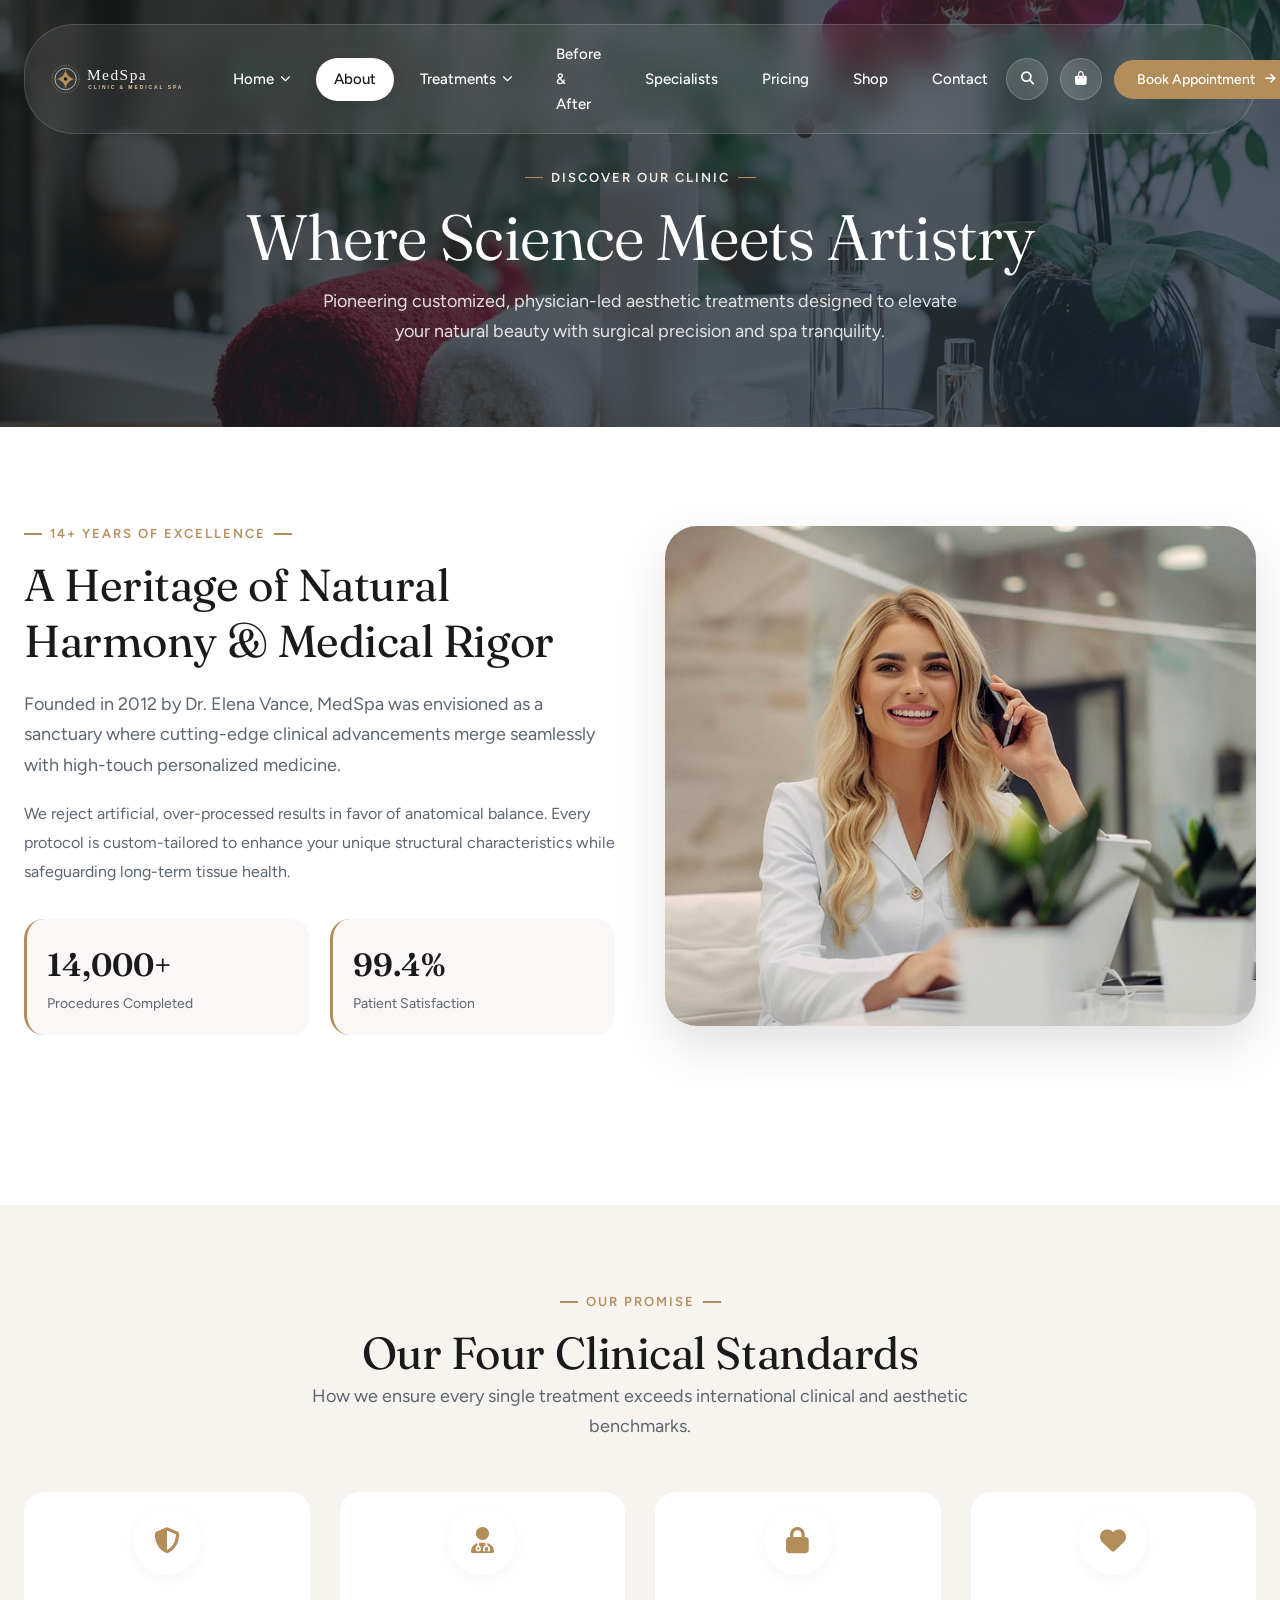
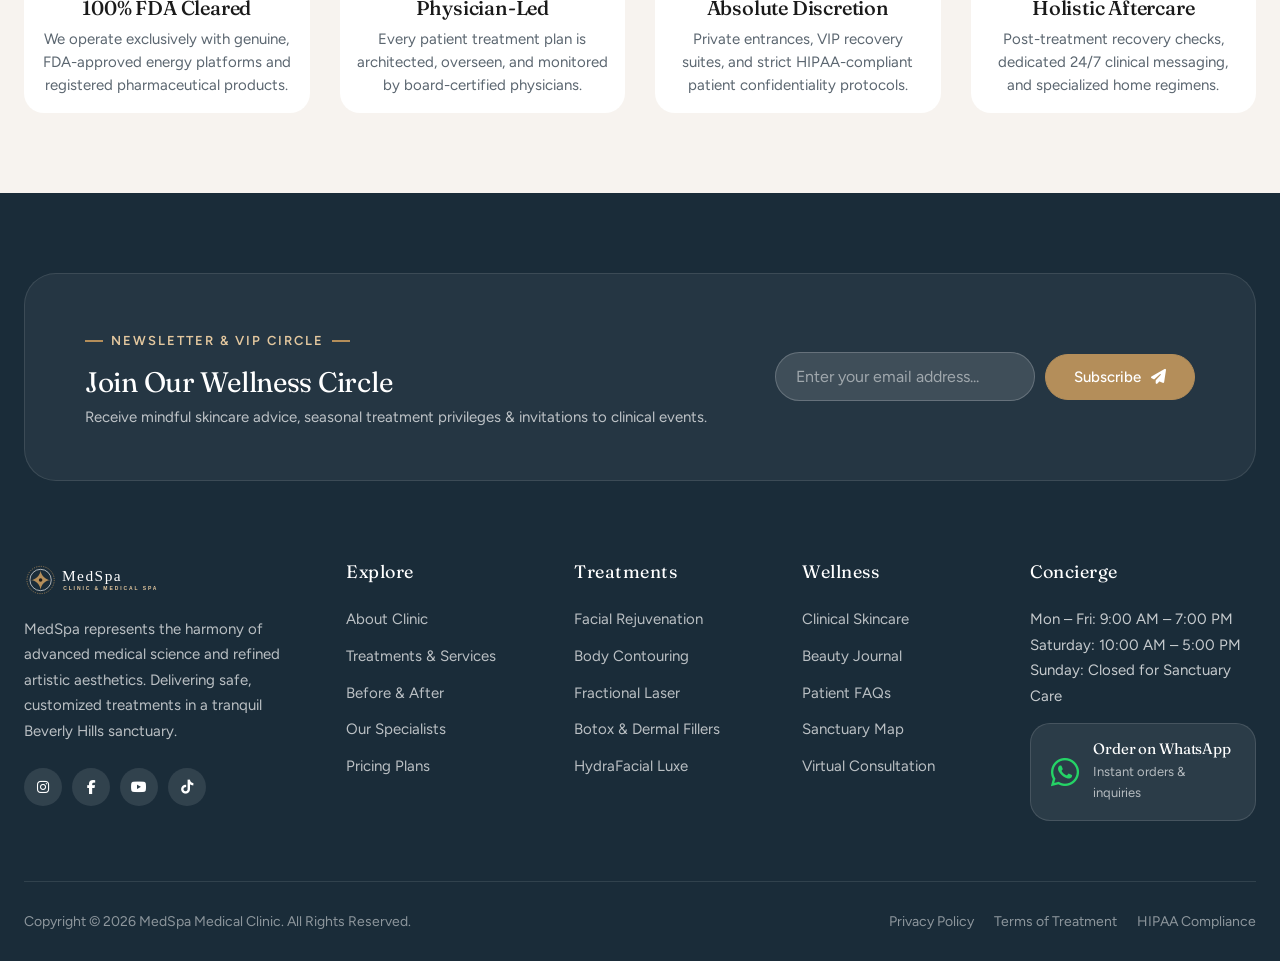
==== commit 76541974: "Rebrand template to MedSpa and update brand assets" ====
--- a/about-us.html
+++ b/about-us.html
@@ -4,7 +4,7 @@
   <meta charset="UTF-8">
   <meta name="viewport" content="width=device-width, initial-scale=1.0">
   <title>About Us — Aesthetic Medical &amp; Cosmetic Clinic</title>
-  <meta name="description" content="Learn about Aesthetic Clinic, our clinical philosophy, state-of-the-art medical technology, and board-certified practitioners.">
+  <meta name="description" content="Learn about MedSpa Clinic, our clinical philosophy, state-of-the-art medical technology, and board-certified practitioners.">
   <link rel="icon" type="image/svg+xml" href="assets/images/favicon.svg">
   <link rel="stylesheet" href="https://cdnjs.cloudflare.com/ajax/libs/font-awesome/6.5.1/css/all.min.css">
   <link rel="stylesheet" href="assets/css/style.css">
@@ -20,7 +20,8 @@
       <div class="ae-header-inner">
         <!-- Brand Logo -->
         <a href="index.html" class="ae-brand-logo">
-          <svg class="ae-logo" style="height:38px" viewBox="0 0 280 64" role="img" aria-label="Aesthetic — Clinic &amp; Medical Spa" focusable="false"><g class="ae-lg-mark" transform="translate(4 8)"><circle class="ae-lg-ring" cx="24" cy="24" r="22.4"/><circle class="ae-lg-dash" cx="24" cy="24" r="22.4"/><path class="ae-lg-arc" d="M24 1.6A22.4 22.4 0 0 1 46.4 24"/><g class="ae-lg-leaves"><g transform="rotate(45 24 24)"><path class="ae-lg-leaf" d="M24 24C20.8 20.6 20.6 15.4 23.3 11.6 26.9 14.6 27.6 19.9 24 24Z"/></g><g transform="rotate(135 24 24)"><path class="ae-lg-leaf" d="M24 24C20.8 20.6 20.6 15.4 23.3 11.6 26.9 14.6 27.6 19.9 24 24Z"/></g><g transform="rotate(225 24 24)"><path class="ae-lg-leaf" d="M24 24C20.8 20.6 20.6 15.4 23.3 11.6 26.9 14.6 27.6 19.9 24 24Z"/></g><g transform="rotate(315 24 24)"><path class="ae-lg-leaf" d="M24 24C20.8 20.6 20.6 15.4 23.3 11.6 26.9 14.6 27.6 19.9 24 24Z"/></g></g><g class="ae-lg-petals"><g transform="rotate(0 24 24)"><path class="ae-lg-petal" d="M24 24C18.3 18.4 18.3 10.2 24 4.4 29.7 10.2 29.7 18.4 24 24Z"/></g><g transform="rotate(90 24 24)"><path class="ae-lg-petal" d="M24 24C18.3 18.4 18.3 10.2 24 4.4 29.7 10.2 29.7 18.4 24 24Z"/></g><g transform="rotate(180 24 24)"><path class="ae-lg-petal" d="M24 24C18.3 18.4 18.3 10.2 24 4.4 29.7 10.2 29.7 18.4 24 24Z"/></g><g transform="rotate(270 24 24)"><path class="ae-lg-petal" d="M24 24C18.3 18.4 18.3 10.2 24 4.4 29.7 10.2 29.7 18.4 24 24Z"/></g></g><circle class="ae-lg-halo" cx="24" cy="24" r="6.2"/><circle class="ae-lg-core" cx="24" cy="24" r="3.2"/><g class="ae-lg-orbit"><path class="ae-lg-spark" d="M24 0.2 25.25 3.05 28.1 4.3 25.25 5.55 24 8.4 22.75 5.55 19.9 4.3 22.75 3.05Z"/></g></g><text class="ae-lg-name" x="64" y="34">AESTHETIC</text><text class="ae-lg-sub" x="66" y="48">CLINIC &amp; MEDICAL SPA</text></svg>
+          <img src="assets/images/logo.svg" alt="MedSpa Clinic" class="ae-logo-img ae-logo-dark">
+          <img src="assets/images/logo-white.svg" alt="MedSpa Clinic" class="ae-logo-img ae-logo-light">
         </a>
 
         <!-- Desktop Navigation -->
@@ -90,7 +91,7 @@
   <div class="ae-drawer-backdrop" id="mobileDrawer">
     <div class="ae-drawer" style="max-width: 320px;">
       <div class="ae-drawer-header">
-        <svg class="ae-logo" style="height:32px" viewBox="0 0 280 64" role="img" aria-label="Aesthetic — Clinic &amp; Medical Spa" focusable="false"><g class="ae-lg-mark" transform="translate(4 8)"><circle class="ae-lg-ring" cx="24" cy="24" r="22.4"/><circle class="ae-lg-dash" cx="24" cy="24" r="22.4"/><path class="ae-lg-arc" d="M24 1.6A22.4 22.4 0 0 1 46.4 24"/><g class="ae-lg-leaves"><g transform="rotate(45 24 24)"><path class="ae-lg-leaf" d="M24 24C20.8 20.6 20.6 15.4 23.3 11.6 26.9 14.6 27.6 19.9 24 24Z"/></g><g transform="rotate(135 24 24)"><path class="ae-lg-leaf" d="M24 24C20.8 20.6 20.6 15.4 23.3 11.6 26.9 14.6 27.6 19.9 24 24Z"/></g><g transform="rotate(225 24 24)"><path class="ae-lg-leaf" d="M24 24C20.8 20.6 20.6 15.4 23.3 11.6 26.9 14.6 27.6 19.9 24 24Z"/></g><g transform="rotate(315 24 24)"><path class="ae-lg-leaf" d="M24 24C20.8 20.6 20.6 15.4 23.3 11.6 26.9 14.6 27.6 19.9 24 24Z"/></g></g><g class="ae-lg-petals"><g transform="rotate(0 24 24)"><path class="ae-lg-petal" d="M24 24C18.3 18.4 18.3 10.2 24 4.4 29.7 10.2 29.7 18.4 24 24Z"/></g><g transform="rotate(90 24 24)"><path class="ae-lg-petal" d="M24 24C18.3 18.4 18.3 10.2 24 4.4 29.7 10.2 29.7 18.4 24 24Z"/></g><g transform="rotate(180 24 24)"><path class="ae-lg-petal" d="M24 24C18.3 18.4 18.3 10.2 24 4.4 29.7 10.2 29.7 18.4 24 24Z"/></g><g transform="rotate(270 24 24)"><path class="ae-lg-petal" d="M24 24C18.3 18.4 18.3 10.2 24 4.4 29.7 10.2 29.7 18.4 24 24Z"/></g></g><circle class="ae-lg-halo" cx="24" cy="24" r="6.2"/><circle class="ae-lg-core" cx="24" cy="24" r="3.2"/><g class="ae-lg-orbit"><path class="ae-lg-spark" d="M24 0.2 25.25 3.05 28.1 4.3 25.25 5.55 24 8.4 22.75 5.55 19.9 4.3 22.75 3.05Z"/></g></g><text class="ae-lg-name" x="64" y="34">AESTHETIC</text><text class="ae-lg-sub" x="66" y="48">CLINIC &amp; MEDICAL SPA</text></svg>
+        <img src="assets/images/logo.svg" alt="MedSpa" style="height: 32px;">
         <button class="ae-modal-close-btn" id="mobileDrawerClose"><i class="fas fa-times"></i></button>
       </div>
       <div class="ae-drawer-body">
@@ -134,7 +135,7 @@
         <div>
           <span class="ae-sub-title">14+ YEARS OF EXCELLENCE</span>
           <h2 class="ae-heading-lg" style="margin-bottom: 1.25rem;">A Heritage of Natural Harmony &amp; Medical Rigor</h2>
-          <p class="ae-text-lead" style="margin-bottom: 1.25rem;">Founded in 2012 by Dr. Elena Vance, Aesthetic was envisioned as a sanctuary where cutting-edge clinical advancements merge seamlessly with high-touch personalized medicine.</p>
+          <p class="ae-text-lead" style="margin-bottom: 1.25rem;">Founded in 2012 by Dr. Elena Vance, MedSpa was envisioned as a sanctuary where cutting-edge clinical advancements merge seamlessly with high-touch personalized medicine.</p>
           <p style="color: var(--ae-text-muted); line-height: 1.8; margin-bottom: 2rem;">We reject artificial, over-processed results in favor of anatomical balance. Every protocol is custom-tailored to enhance your unique structural characteristics while safeguarding long-term tissue health.</p>
           <div style="display: grid; grid-template-columns: 1fr 1fr; gap: 20px;">
             <div style="padding: 20px; background: var(--ae-bg-light); border-radius: var(--ae-radius-md); border-left: 3px solid var(--ae-primary);">
@@ -148,7 +149,7 @@
           </div>
         </div>
         <div>
-          <img src="assets/images/clinic-interior.jpg" alt="Aesthetic Clinic Sanctuary" style="border-radius: var(--ae-radius-lg); box-shadow: var(--ae-shadow-lg); width: 100%; height: 500px; object-fit: cover;">
+          <img src="assets/images/clinic-interior.jpg" alt="MedSpa Clinic Sanctuary" style="border-radius: var(--ae-radius-lg); box-shadow: var(--ae-shadow-lg); width: 100%; height: 500px; object-fit: cover;">
         </div>
       </div>
     </div>
@@ -212,8 +213,8 @@
       <div class="ae-footer-grid">
         <!-- Brand Col -->
         <div class="ae-footer-col">
-          <svg class="ae-logo ae-logo--light" style="height:38px" viewBox="0 0 280 64" role="img" aria-label="Aesthetic — Clinic &amp; Medical Spa" focusable="false"><g class="ae-lg-mark" transform="translate(4 8)"><circle class="ae-lg-ring" cx="24" cy="24" r="22.4"/><circle class="ae-lg-dash" cx="24" cy="24" r="22.4"/><path class="ae-lg-arc" d="M24 1.6A22.4 22.4 0 0 1 46.4 24"/><g class="ae-lg-leaves"><g transform="rotate(45 24 24)"><path class="ae-lg-leaf" d="M24 24C20.8 20.6 20.6 15.4 23.3 11.6 26.9 14.6 27.6 19.9 24 24Z"/></g><g transform="rotate(135 24 24)"><path class="ae-lg-leaf" d="M24 24C20.8 20.6 20.6 15.4 23.3 11.6 26.9 14.6 27.6 19.9 24 24Z"/></g><g transform="rotate(225 24 24)"><path class="ae-lg-leaf" d="M24 24C20.8 20.6 20.6 15.4 23.3 11.6 26.9 14.6 27.6 19.9 24 24Z"/></g><g transform="rotate(315 24 24)"><path class="ae-lg-leaf" d="M24 24C20.8 20.6 20.6 15.4 23.3 11.6 26.9 14.6 27.6 19.9 24 24Z"/></g></g><g class="ae-lg-petals"><g transform="rotate(0 24 24)"><path class="ae-lg-petal" d="M24 24C18.3 18.4 18.3 10.2 24 4.4 29.7 10.2 29.7 18.4 24 24Z"/></g><g transform="rotate(90 24 24)"><path class="ae-lg-petal" d="M24 24C18.3 18.4 18.3 10.2 24 4.4 29.7 10.2 29.7 18.4 24 24Z"/></g><g transform="rotate(180 24 24)"><path class="ae-lg-petal" d="M24 24C18.3 18.4 18.3 10.2 24 4.4 29.7 10.2 29.7 18.4 24 24Z"/></g><g transform="rotate(270 24 24)"><path class="ae-lg-petal" d="M24 24C18.3 18.4 18.3 10.2 24 4.4 29.7 10.2 29.7 18.4 24 24Z"/></g></g><circle class="ae-lg-halo" cx="24" cy="24" r="6.2"/><circle class="ae-lg-core" cx="24" cy="24" r="3.2"/><g class="ae-lg-orbit"><path class="ae-lg-spark" d="M24 0.2 25.25 3.05 28.1 4.3 25.25 5.55 24 8.4 22.75 5.55 19.9 4.3 22.75 3.05Z"/></g></g><text class="ae-lg-name" x="64" y="34">AESTHETIC</text><text class="ae-lg-sub" x="66" y="48">CLINIC &amp; MEDICAL SPA</text></svg>
-          <p class="ae-footer-brand-desc">Aesthetic represents the harmony of advanced medical science and refined artistic aesthetics. Delivering safe, customized treatments in a tranquil Beverly Hills sanctuary.</p>
+          <img src="assets/images/logo-white.svg" alt="MedSpa" style="height: 38px;">
+          <p class="ae-footer-brand-desc">MedSpa represents the harmony of advanced medical science and refined artistic aesthetics. Delivering safe, customized treatments in a tranquil Beverly Hills sanctuary.</p>
           <div class="ae-footer-socials">
             <a href="https://instagram.com" class="ae-social-btn" aria-label="Instagram"><i class="fab fa-instagram"></i></a>
             <a href="https://facebook.com" class="ae-social-btn" aria-label="Facebook"><i class="fab fa-facebook-f"></i></a>
@@ -278,7 +279,7 @@
 
       <!-- Copyright Bottom Bar -->
       <div class="ae-footer-bottom">
-        <div>Copyright &copy; 2026 Aesthetic Medical Clinic. All Rights Reserved.</div>
+        <div>Copyright &copy; 2026 MedSpa Medical Clinic. All Rights Reserved.</div>
         <div style="display: flex; gap: 20px;">
           <a href="#" style="color: rgba(255, 255, 255, 0.5);">Privacy Policy</a>
           <a href="#" style="color: rgba(255, 255, 255, 0.5);">Terms of Treatment</a>
--- a/assets/css/style.css
+++ b/assets/css/style.css
@@ -2309,8 +2309,11 @@
 /* ============================================
    Brand logo — the "Bloom" mark (animated)
    ============================================ */
+.ae-brand-logo { flex: 0 0 auto; display: inline-flex; align-items: center; }
 .ae-logo {
   width: auto;
+  aspect-ratio: 280 / 64;   /* inline SVG has no intrinsic size: keep it from collapsing in the flex header */
+  flex: 0 0 auto;
   overflow: visible;
   color: var(--ae-text-main);
   --ae-logo-core: var(--ae-white);
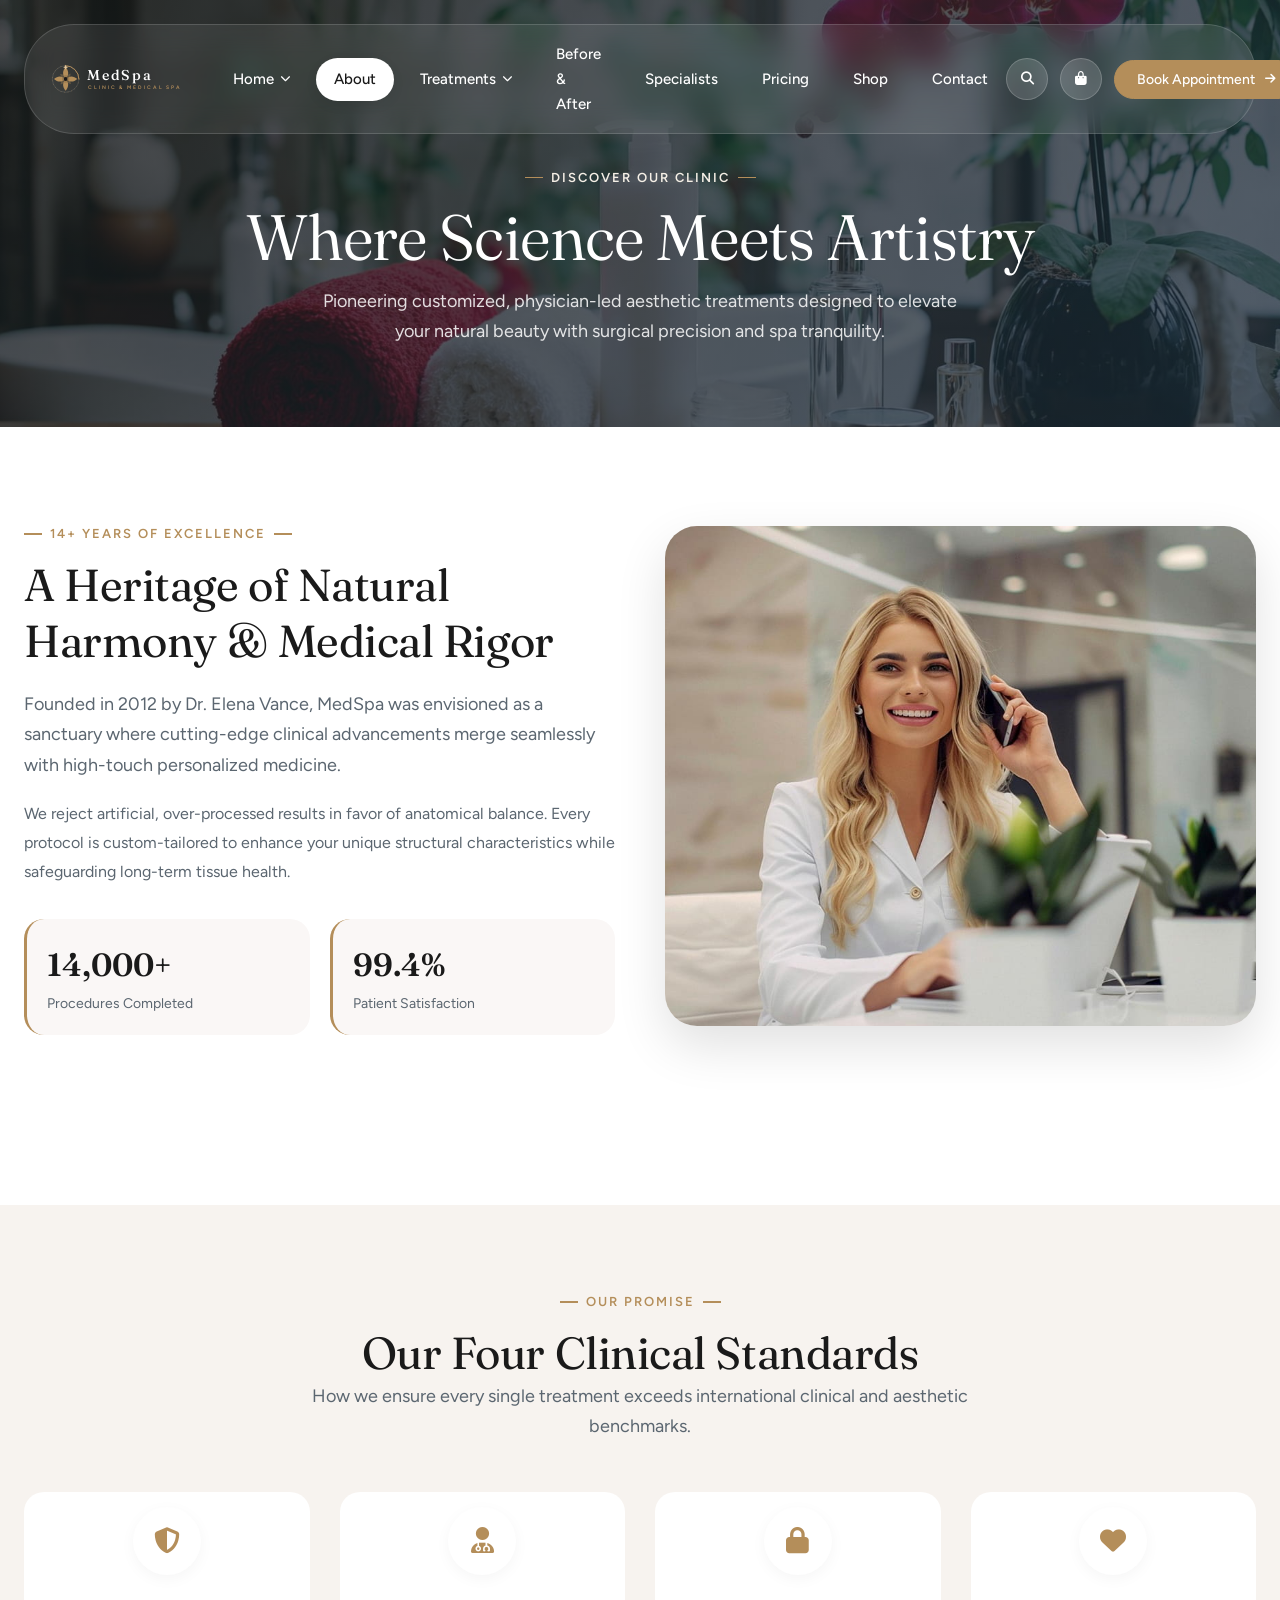
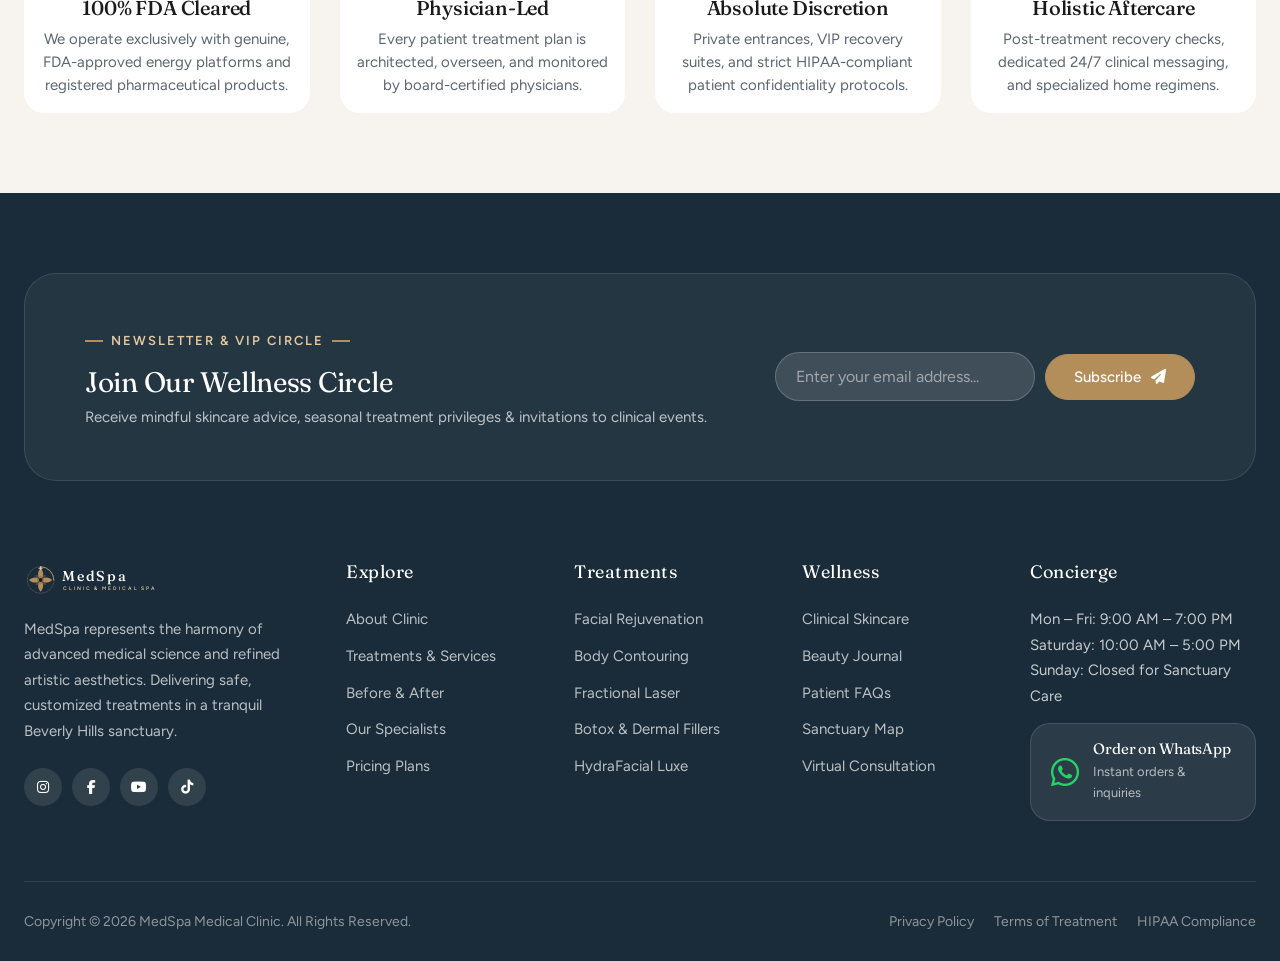
==== commit c0c46f91: "Merge penta/main: Adopt animated Bloom logo with MedSpa branding" ====
--- a/about-us.html
+++ b/about-us.html
@@ -3,7 +3,7 @@
 <head>
   <meta charset="UTF-8">
   <meta name="viewport" content="width=device-width, initial-scale=1.0">
-  <title>About Us — Aesthetic Medical &amp; Cosmetic Clinic</title>
+  <title>About Us — MedSpa Medical &amp; Cosmetic Clinic</title>
   <meta name="description" content="Learn about MedSpa Clinic, our clinical philosophy, state-of-the-art medical technology, and board-certified practitioners.">
   <link rel="icon" type="image/svg+xml" href="assets/images/favicon.svg">
   <link rel="stylesheet" href="https://cdnjs.cloudflare.com/ajax/libs/font-awesome/6.5.1/css/all.min.css">
@@ -20,8 +20,7 @@
       <div class="ae-header-inner">
         <!-- Brand Logo -->
         <a href="index.html" class="ae-brand-logo">
-          <img src="assets/images/logo.svg" alt="MedSpa Clinic" class="ae-logo-img ae-logo-dark">
-          <img src="assets/images/logo-white.svg" alt="MedSpa Clinic" class="ae-logo-img ae-logo-light">
+          <svg class="ae-logo" style="height:38px" viewBox="0 0 280 64" role="img" aria-label="MedSpa — Clinic &amp; Medical Spa" focusable="false"><g class="ae-lg-mark" transform="translate(4 8)"><circle class="ae-lg-ring" cx="24" cy="24" r="22.4"/><circle class="ae-lg-dash" cx="24" cy="24" r="22.4"/><path class="ae-lg-arc" d="M24 1.6A22.4 22.4 0 0 1 46.4 24"/><g class="ae-lg-leaves"><g transform="rotate(45 24 24)"><path class="ae-lg-leaf" d="M24 24C20.8 20.6 20.6 15.4 23.3 11.6 26.9 14.6 27.6 19.9 24 24Z"/></g><g transform="rotate(135 24 24)"><path class="ae-lg-leaf" d="M24 24C20.8 20.6 20.6 15.4 23.3 11.6 26.9 14.6 27.6 19.9 24 24Z"/></g><g transform="rotate(225 24 24)"><path class="ae-lg-leaf" d="M24 24C20.8 20.6 20.6 15.4 23.3 11.6 26.9 14.6 27.6 19.9 24 24Z"/></g><g transform="rotate(315 24 24)"><path class="ae-lg-leaf" d="M24 24C20.8 20.6 20.6 15.4 23.3 11.6 26.9 14.6 27.6 19.9 24 24Z"/></g></g><g class="ae-lg-petals"><g transform="rotate(0 24 24)"><path class="ae-lg-petal" d="M24 24C18.3 18.4 18.3 10.2 24 4.4 29.7 10.2 29.7 18.4 24 24Z"/></g><g transform="rotate(90 24 24)"><path class="ae-lg-petal" d="M24 24C18.3 18.4 18.3 10.2 24 4.4 29.7 10.2 29.7 18.4 24 24Z"/></g><g transform="rotate(180 24 24)"><path class="ae-lg-petal" d="M24 24C18.3 18.4 18.3 10.2 24 4.4 29.7 10.2 29.7 18.4 24 24Z"/></g><g transform="rotate(270 24 24)"><path class="ae-lg-petal" d="M24 24C18.3 18.4 18.3 10.2 24 4.4 29.7 10.2 29.7 18.4 24 24Z"/></g></g><circle class="ae-lg-halo" cx="24" cy="24" r="6.2"/><circle class="ae-lg-core" cx="24" cy="24" r="3.2"/><g class="ae-lg-orbit"><path class="ae-lg-spark" d="M24 0.2 25.25 3.05 28.1 4.3 25.25 5.55 24 8.4 22.75 5.55 19.9 4.3 22.75 3.05Z"/></g></g><text class="ae-lg-name" x="64" y="34">MedSpa</text><text class="ae-lg-sub" x="66" y="48">CLINIC &amp; MEDICAL SPA</text></svg>
         </a>
 
         <!-- Desktop Navigation -->
@@ -91,7 +90,7 @@
   <div class="ae-drawer-backdrop" id="mobileDrawer">
     <div class="ae-drawer" style="max-width: 320px;">
       <div class="ae-drawer-header">
-        <img src="assets/images/logo.svg" alt="MedSpa" style="height: 32px;">
+        <svg class="ae-logo" style="height:32px" viewBox="0 0 280 64" role="img" aria-label="MedSpa — Clinic &amp; Medical Spa" focusable="false"><g class="ae-lg-mark" transform="translate(4 8)"><circle class="ae-lg-ring" cx="24" cy="24" r="22.4"/><circle class="ae-lg-dash" cx="24" cy="24" r="22.4"/><path class="ae-lg-arc" d="M24 1.6A22.4 22.4 0 0 1 46.4 24"/><g class="ae-lg-leaves"><g transform="rotate(45 24 24)"><path class="ae-lg-leaf" d="M24 24C20.8 20.6 20.6 15.4 23.3 11.6 26.9 14.6 27.6 19.9 24 24Z"/></g><g transform="rotate(135 24 24)"><path class="ae-lg-leaf" d="M24 24C20.8 20.6 20.6 15.4 23.3 11.6 26.9 14.6 27.6 19.9 24 24Z"/></g><g transform="rotate(225 24 24)"><path class="ae-lg-leaf" d="M24 24C20.8 20.6 20.6 15.4 23.3 11.6 26.9 14.6 27.6 19.9 24 24Z"/></g><g transform="rotate(315 24 24)"><path class="ae-lg-leaf" d="M24 24C20.8 20.6 20.6 15.4 23.3 11.6 26.9 14.6 27.6 19.9 24 24Z"/></g></g><g class="ae-lg-petals"><g transform="rotate(0 24 24)"><path class="ae-lg-petal" d="M24 24C18.3 18.4 18.3 10.2 24 4.4 29.7 10.2 29.7 18.4 24 24Z"/></g><g transform="rotate(90 24 24)"><path class="ae-lg-petal" d="M24 24C18.3 18.4 18.3 10.2 24 4.4 29.7 10.2 29.7 18.4 24 24Z"/></g><g transform="rotate(180 24 24)"><path class="ae-lg-petal" d="M24 24C18.3 18.4 18.3 10.2 24 4.4 29.7 10.2 29.7 18.4 24 24Z"/></g><g transform="rotate(270 24 24)"><path class="ae-lg-petal" d="M24 24C18.3 18.4 18.3 10.2 24 4.4 29.7 10.2 29.7 18.4 24 24Z"/></g></g><circle class="ae-lg-halo" cx="24" cy="24" r="6.2"/><circle class="ae-lg-core" cx="24" cy="24" r="3.2"/><g class="ae-lg-orbit"><path class="ae-lg-spark" d="M24 0.2 25.25 3.05 28.1 4.3 25.25 5.55 24 8.4 22.75 5.55 19.9 4.3 22.75 3.05Z"/></g></g><text class="ae-lg-name" x="64" y="34">MedSpa</text><text class="ae-lg-sub" x="66" y="48">CLINIC &amp; MEDICAL SPA</text></svg>
         <button class="ae-modal-close-btn" id="mobileDrawerClose"><i class="fas fa-times"></i></button>
       </div>
       <div class="ae-drawer-body">
@@ -213,7 +212,7 @@
       <div class="ae-footer-grid">
         <!-- Brand Col -->
         <div class="ae-footer-col">
-          <img src="assets/images/logo-white.svg" alt="MedSpa" style="height: 38px;">
+          <svg class="ae-logo ae-logo--light" style="height:38px" viewBox="0 0 280 64" role="img" aria-label="MedSpa — Clinic &amp; Medical Spa" focusable="false"><g class="ae-lg-mark" transform="translate(4 8)"><circle class="ae-lg-ring" cx="24" cy="24" r="22.4"/><circle class="ae-lg-dash" cx="24" cy="24" r="22.4"/><path class="ae-lg-arc" d="M24 1.6A22.4 22.4 0 0 1 46.4 24"/><g class="ae-lg-leaves"><g transform="rotate(45 24 24)"><path class="ae-lg-leaf" d="M24 24C20.8 20.6 20.6 15.4 23.3 11.6 26.9 14.6 27.6 19.9 24 24Z"/></g><g transform="rotate(135 24 24)"><path class="ae-lg-leaf" d="M24 24C20.8 20.6 20.6 15.4 23.3 11.6 26.9 14.6 27.6 19.9 24 24Z"/></g><g transform="rotate(225 24 24)"><path class="ae-lg-leaf" d="M24 24C20.8 20.6 20.6 15.4 23.3 11.6 26.9 14.6 27.6 19.9 24 24Z"/></g><g transform="rotate(315 24 24)"><path class="ae-lg-leaf" d="M24 24C20.8 20.6 20.6 15.4 23.3 11.6 26.9 14.6 27.6 19.9 24 24Z"/></g></g><g class="ae-lg-petals"><g transform="rotate(0 24 24)"><path class="ae-lg-petal" d="M24 24C18.3 18.4 18.3 10.2 24 4.4 29.7 10.2 29.7 18.4 24 24Z"/></g><g transform="rotate(90 24 24)"><path class="ae-lg-petal" d="M24 24C18.3 18.4 18.3 10.2 24 4.4 29.7 10.2 29.7 18.4 24 24Z"/></g><g transform="rotate(180 24 24)"><path class="ae-lg-petal" d="M24 24C18.3 18.4 18.3 10.2 24 4.4 29.7 10.2 29.7 18.4 24 24Z"/></g><g transform="rotate(270 24 24)"><path class="ae-lg-petal" d="M24 24C18.3 18.4 18.3 10.2 24 4.4 29.7 10.2 29.7 18.4 24 24Z"/></g></g><circle class="ae-lg-halo" cx="24" cy="24" r="6.2"/><circle class="ae-lg-core" cx="24" cy="24" r="3.2"/><g class="ae-lg-orbit"><path class="ae-lg-spark" d="M24 0.2 25.25 3.05 28.1 4.3 25.25 5.55 24 8.4 22.75 5.55 19.9 4.3 22.75 3.05Z"/></g></g><text class="ae-lg-name" x="64" y="34">MedSpa</text><text class="ae-lg-sub" x="66" y="48">CLINIC &amp; MEDICAL SPA</text></svg>
           <p class="ae-footer-brand-desc">MedSpa represents the harmony of advanced medical science and refined artistic aesthetics. Delivering safe, customized treatments in a tranquil Beverly Hills sanctuary.</p>
           <div class="ae-footer-socials">
             <a href="https://instagram.com" class="ae-social-btn" aria-label="Instagram"><i class="fab fa-instagram"></i></a>
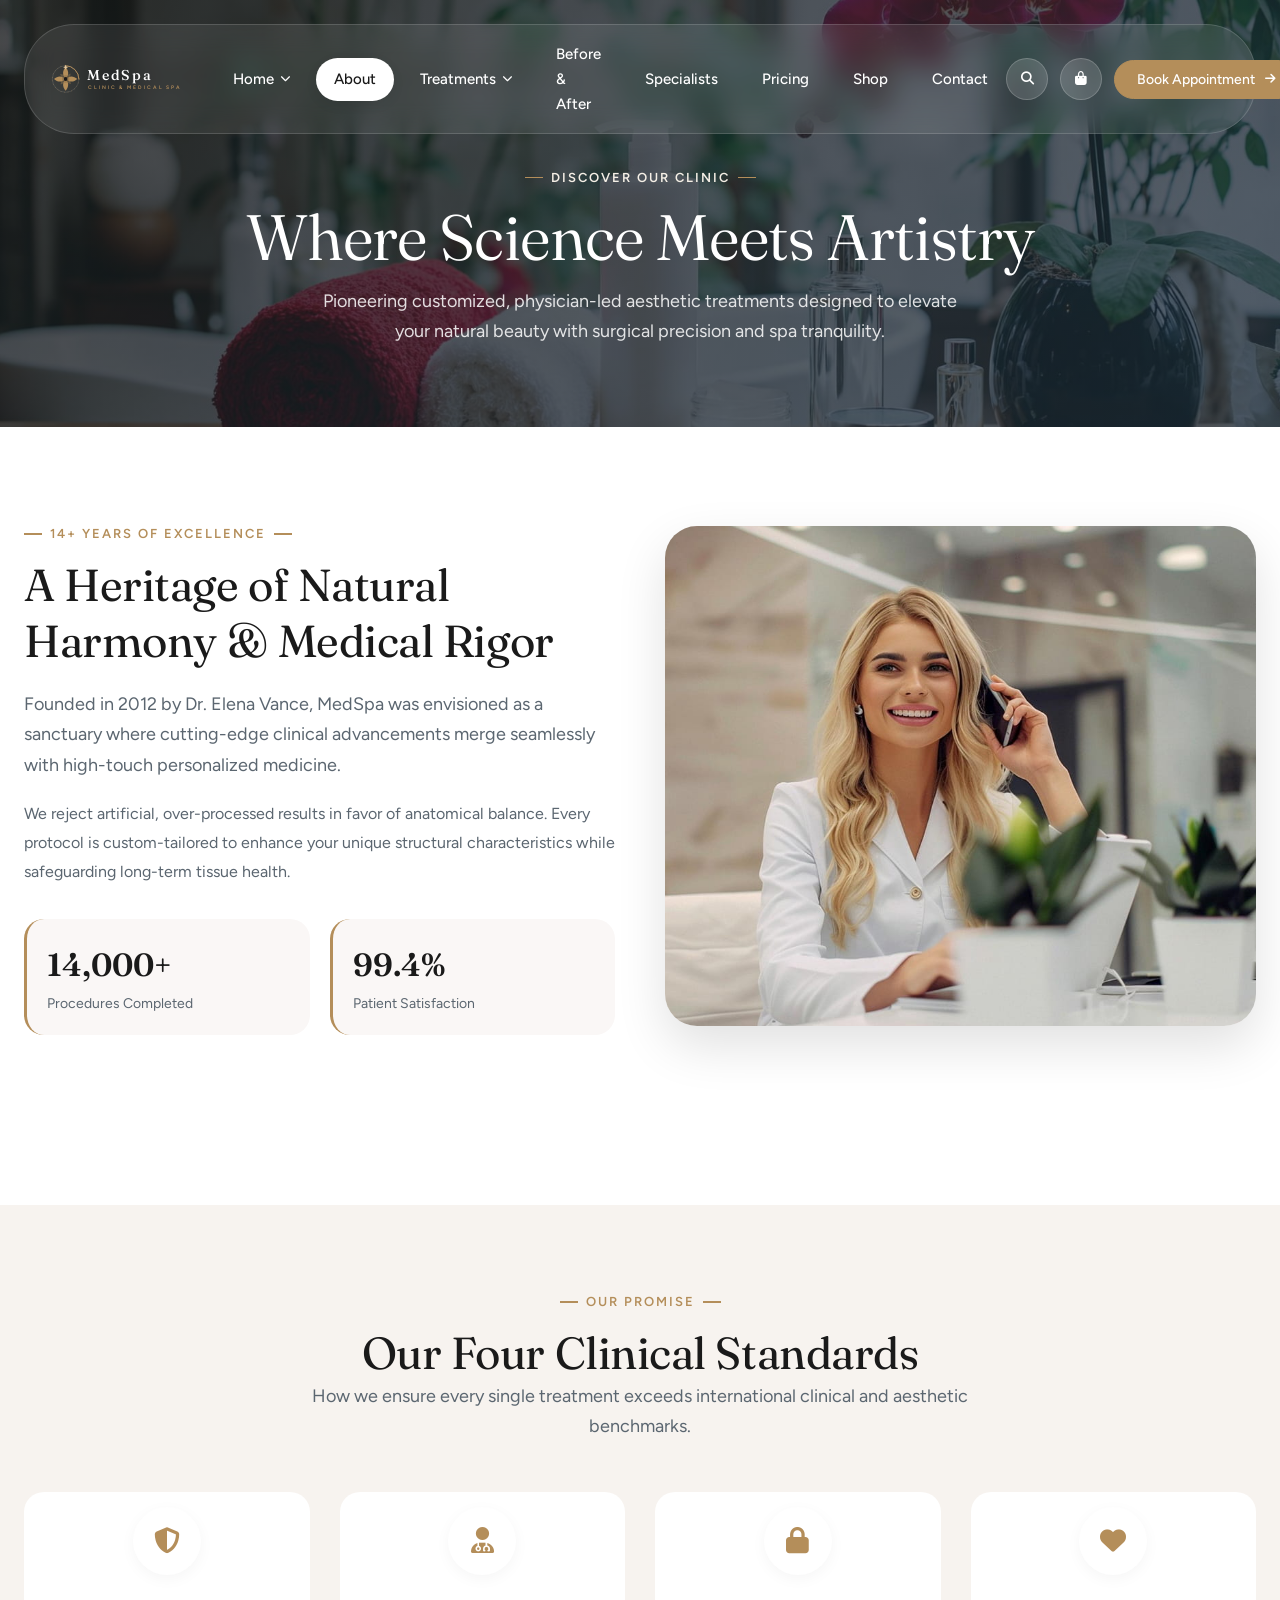
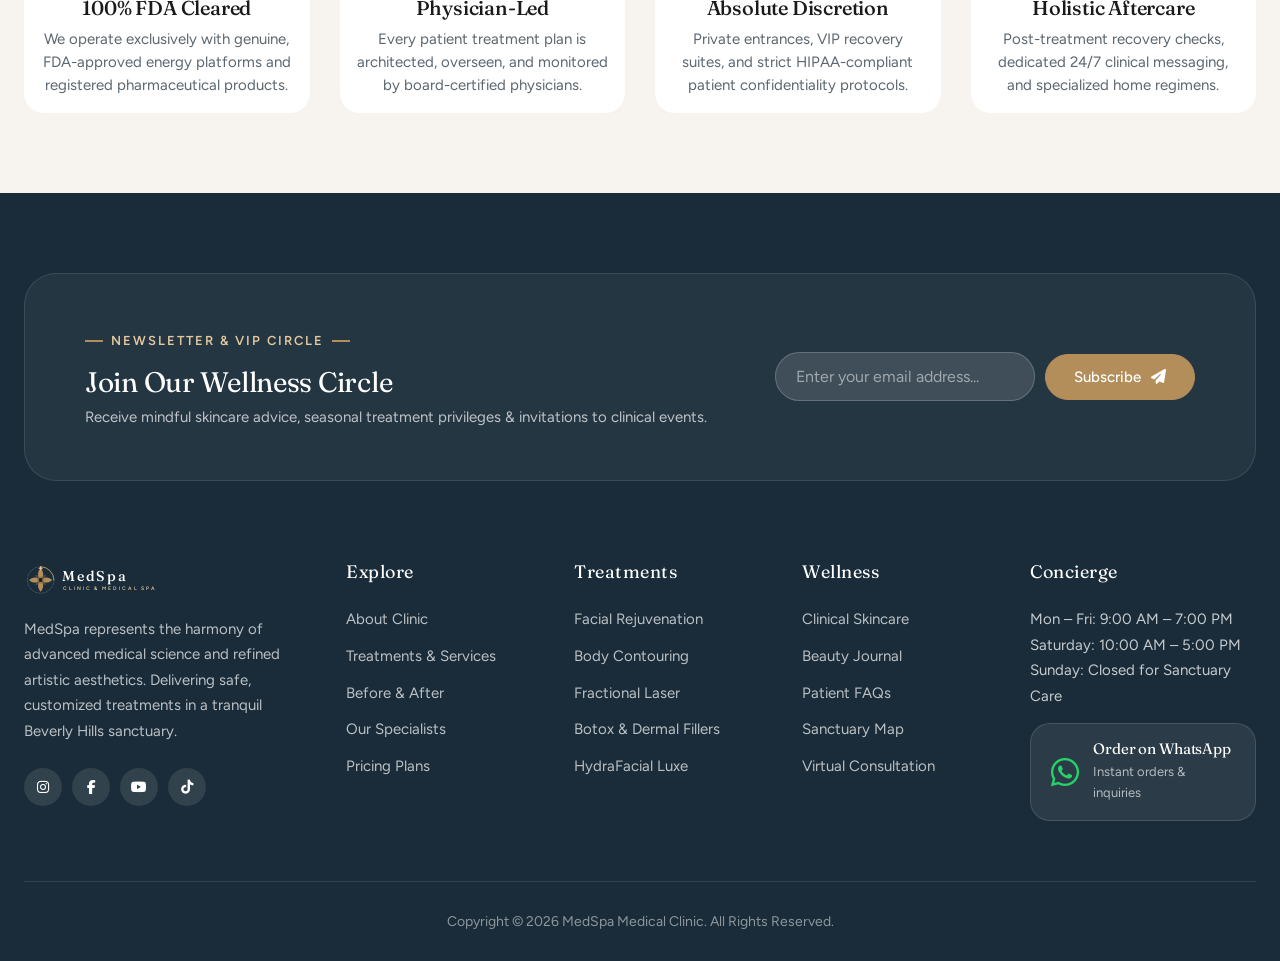
==== commit 64739a43: "Center footer copyright and remove bottom legal links" ====
--- a/about-us.html
+++ b/about-us.html
@@ -279,11 +279,6 @@
       <!-- Copyright Bottom Bar -->
       <div class="ae-footer-bottom">
         <div>Copyright &copy; 2026 MedSpa Medical Clinic. All Rights Reserved.</div>
-        <div style="display: flex; gap: 20px;">
-          <a href="#" style="color: rgba(255, 255, 255, 0.5);">Privacy Policy</a>
-          <a href="#" style="color: rgba(255, 255, 255, 0.5);">Terms of Treatment</a>
-          <a href="#" style="color: rgba(255, 255, 255, 0.5);">HIPAA Compliance</a>
-        </div>
       </div>
     </div>
   </footer>
--- a/assets/css/style.css
+++ b/assets/css/style.css
@@ -1931,7 +1931,8 @@
   padding: 28px 0;
   display: flex;
   align-items: center;
-  justify-content: space-between;
+  justify-content: center;
+  text-align: center;
   font-size: 0.875rem;
   color: rgba(255, 255, 255, 0.5);
 }
